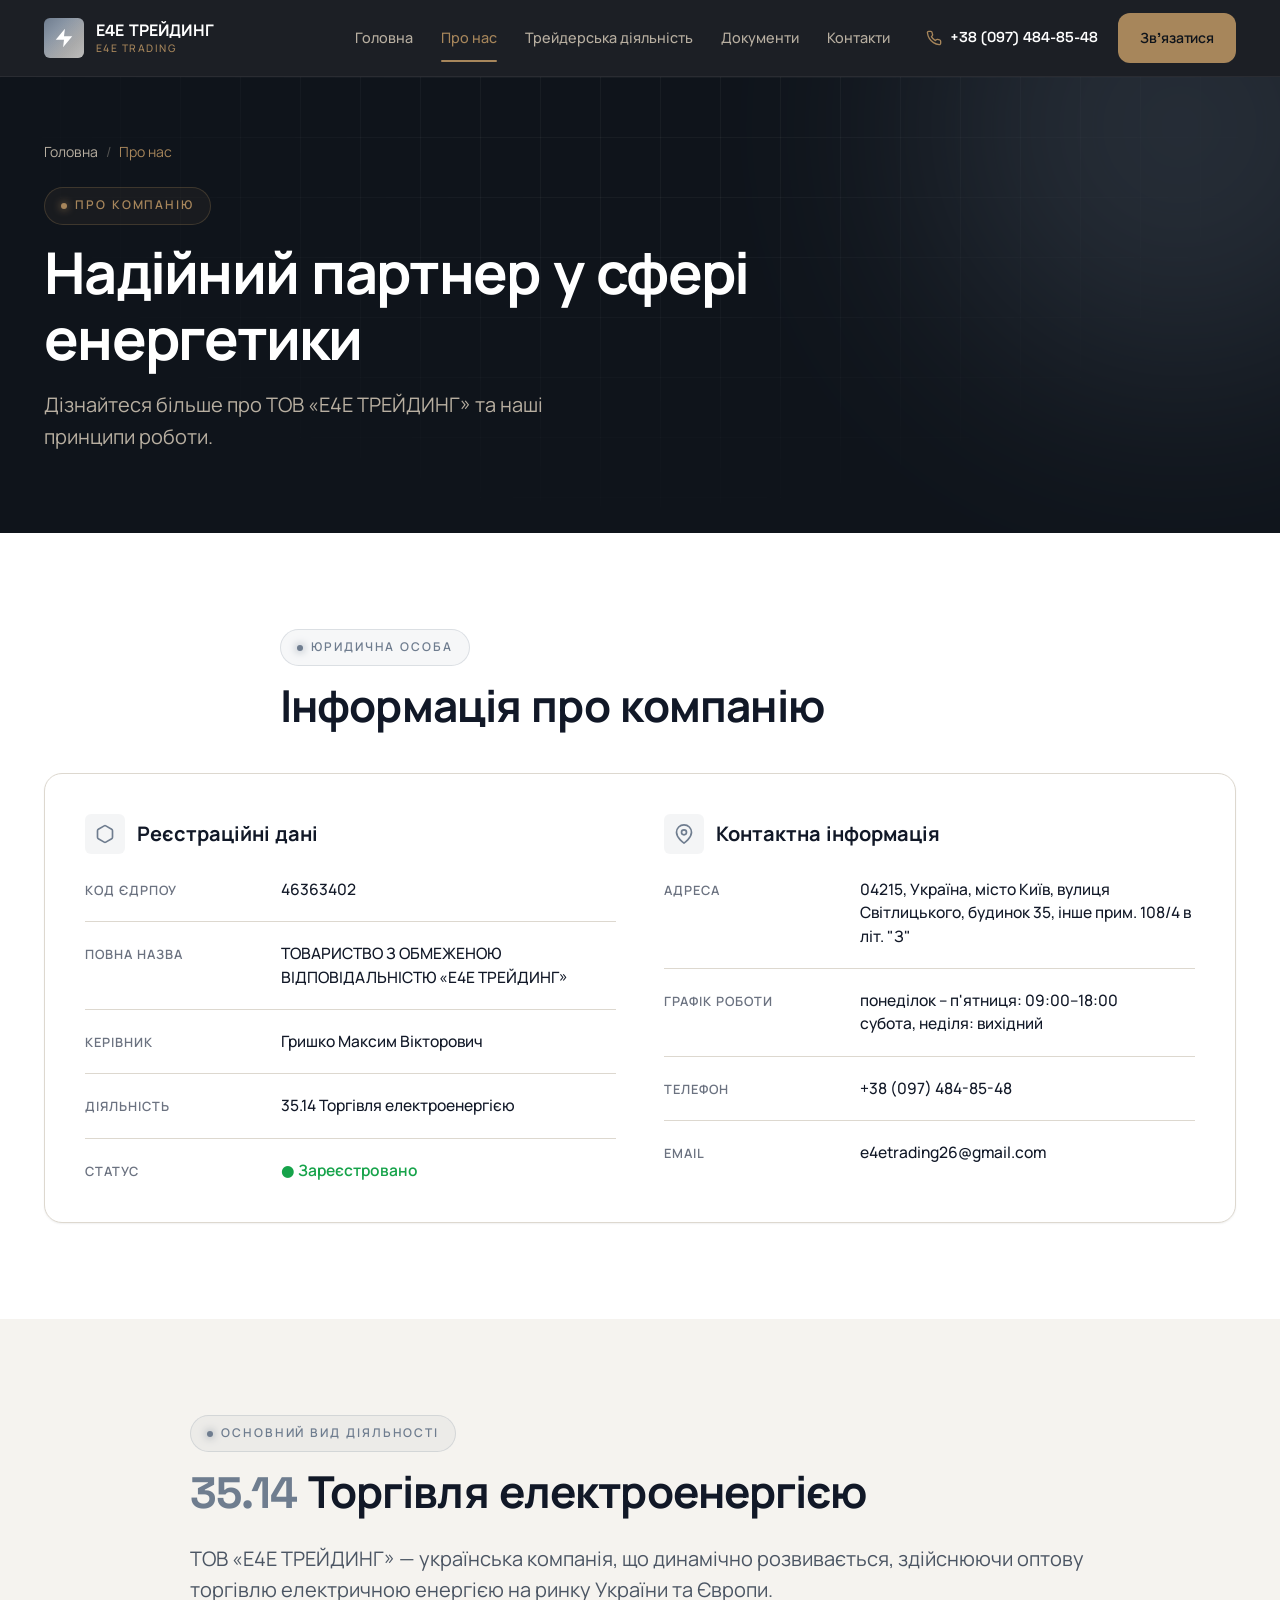
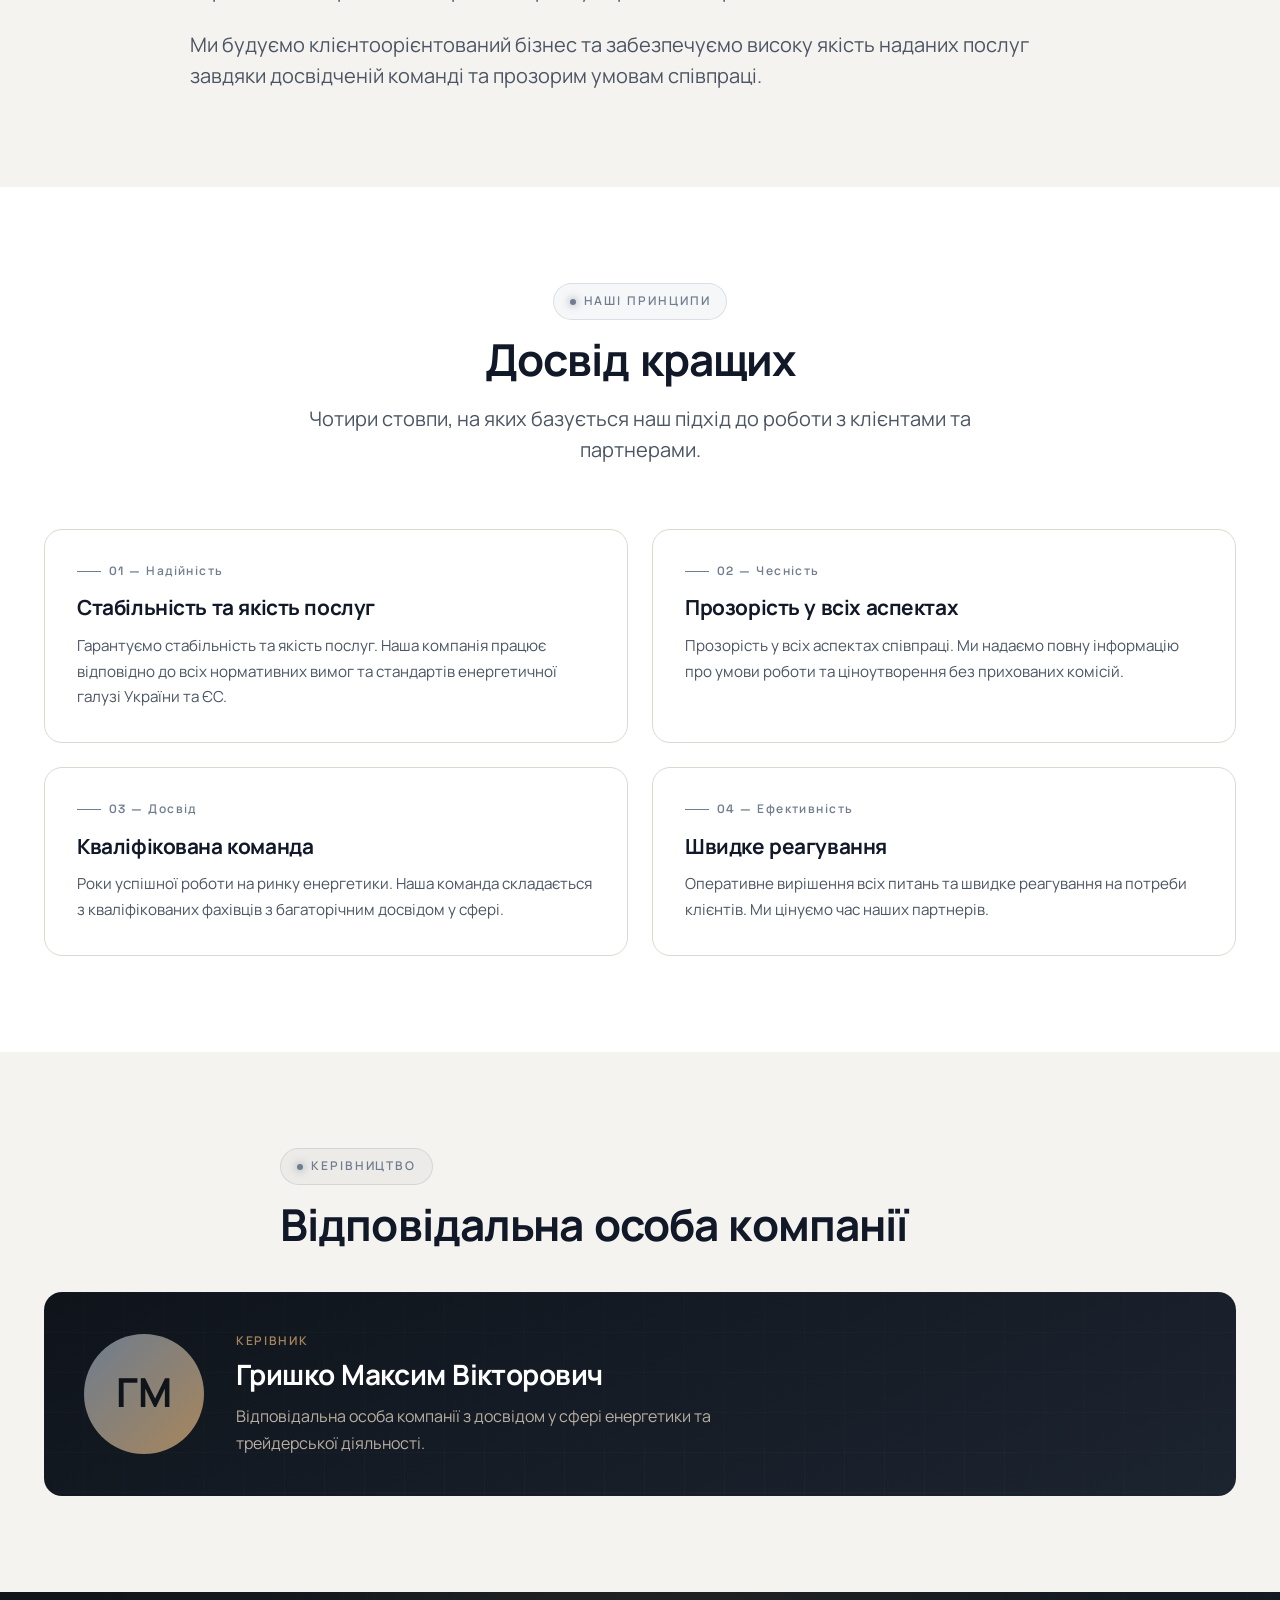
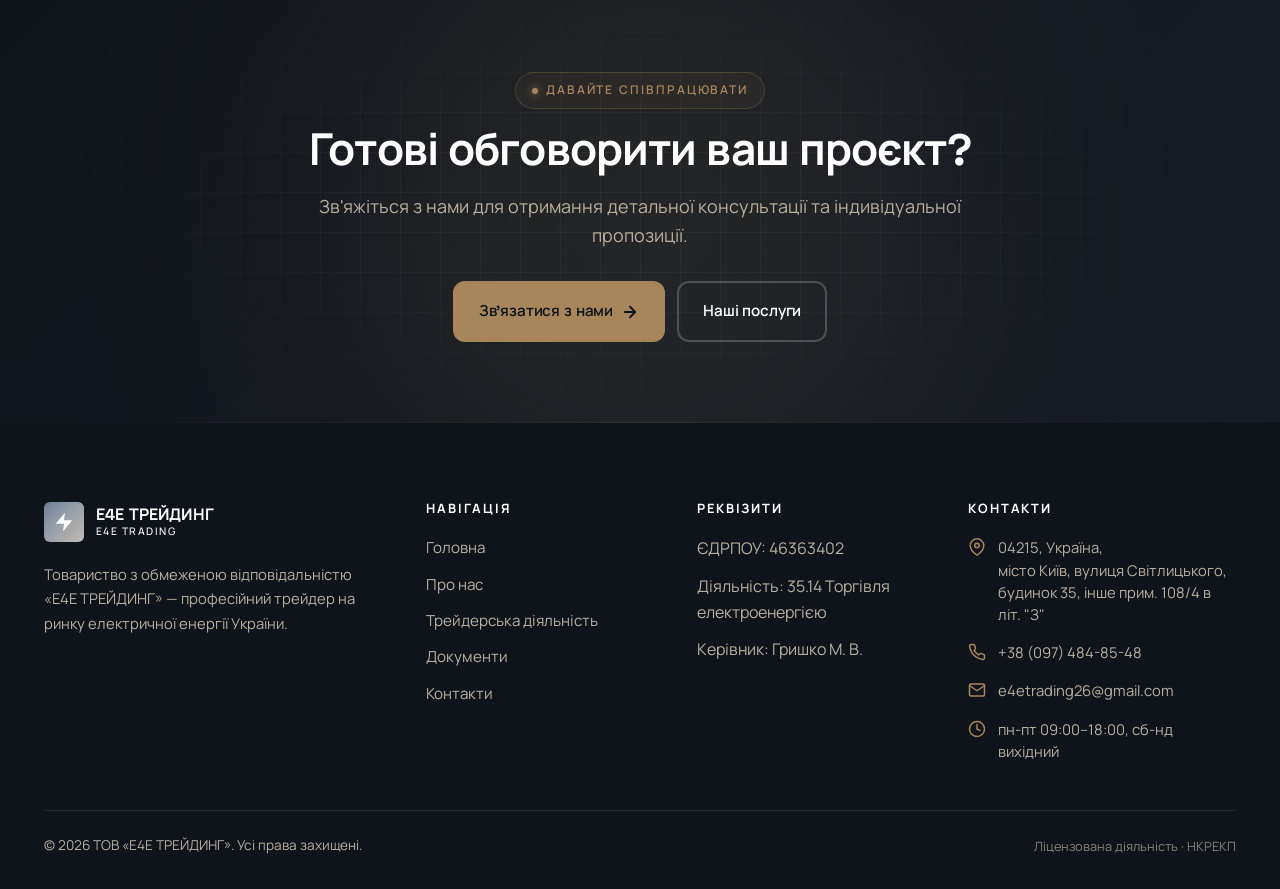
==== about.html @ 25f4fb0b "first commit" ====
﻿<!DOCTYPE html>
<html lang="uk">
<head>
    <meta charset="UTF-8">
    <meta name="viewport" content="width=device-width, initial-scale=1.0">
    <title>Про нас — ТОВ «Е4Е ТРЕЙДИНГ»</title>
    <meta name="description" content="Дізнайтеся більше про ТОВ «Е4Е ТРЕЙДИНГ» — компанію, що здійснює оптову торгівлю електричною енергією на ринку України та Європи.">
    <link rel="stylesheet" href="css/style.css">
    <link rel="icon" type="image/svg+xml" href='data:image/svg+xml,<svg xmlns="http://www.w3.org/2000/svg" viewBox="0 0 24 24" fill="%23a7865b"><path d="M13 2L3 14h9l-1 8 10-12h-9l1-8z"/></svg>'>
</head>
<body>

    <!-- ========== HEADER ========== -->
    <header class="header">
        <div class="container">
            <div class="header__inner">
                <a href="index.html" class="logo">
                    <span class="logo__mark">
                        <svg viewBox="0 0 24 24" fill="currentColor" aria-hidden="true">
                            <path d="M13 2L3 14h9l-1 8 10-12h-9l1-8z"/>
                        </svg>
                    </span>
                    <span class="logo__text">
                        <span class="logo__name">Е4Е ТРЕЙДИНГ</span>
                        <span class="logo__tagline">E4E TRADING</span>
                    </span>
                </a>

                <button class="nav-toggle" aria-label="Відкрити меню" aria-expanded="false">
                    <span></span><span></span><span></span>
                </button>

                <div class="header__nav-wrapper">
                    <nav class="nav" aria-label="Головне меню">
                        <a href="index.html" class="nav__link">Головна</a>
                        <a href="about.html" class="nav__link is-active">Про нас</a>
                        <a href="services.html" class="nav__link">Трейдерська діяльність</a>
                        <a href="documents.html" class="nav__link">Документи</a>
                        <a href="contact.html" class="nav__link">Контакти</a>
                    </nav>
                    <div class="header__cta">
                        <a href="tel:+380974848548" class="header__phone">
                            <svg viewBox="0 0 24 24" fill="none" stroke="currentColor" stroke-width="2" stroke-linecap="round" stroke-linejoin="round" aria-hidden="true">
                                <path d="M22 16.92v3a2 2 0 0 1-2.18 2 19.79 19.79 0 0 1-8.63-3.07 19.5 19.5 0 0 1-6-6 19.79 19.79 0 0 1-3.07-8.67A2 2 0 0 1 4.11 2h3a2 2 0 0 1 2 1.72 12.84 12.84 0 0 0 .7 2.81 2 2 0 0 1-.45 2.11L8.09 9.91a16 16 0 0 0 6 6l1.27-1.27a2 2 0 0 1 2.11-.45 12.84 12.84 0 0 0 2.81.7A2 2 0 0 1 22 16.92z"/>
                            </svg>
                            +38 (097) 484-85-48
                        </a>
                        <a href="contact.html" class="btn btn--accent">Зв'язатися</a>
                    </div>
                </div>
            </div>
        </div>
    </header>

    <main>

        <!-- ========== PAGE HEADER ========== -->
        <section class="page-header">
            <div class="page-header__grid-bg"></div>
            <div class="page-header__glow"></div>
            <div class="container">
                <div class="page-header__inner">
                    <nav class="breadcrumbs" aria-label="Хлібні крихти">
                        <a href="index.html">Головна</a>
                        <span class="breadcrumbs__sep">/</span>
                        <span class="breadcrumbs__current">Про нас</span>
                    </nav>
                    <span class="eyebrow eyebrow--inverse">Про компанію</span>
                    <h1 class="page-header__title">Надійний партнер у сфері енергетики</h1>
                    <p class="page-header__subtitle">Дізнайтеся більше про ТОВ «Е4Е ТРЕЙДИНГ» та наші принципи роботи.</p>
                </div>
            </div>
        </section>

        <!-- ========== COMPANY INFO ========== -->
        <section class="section">
            <div class="container">
                <div class="section-head fade-up" style="text-align:left;margin-bottom:var(--space-10)">
                    <span class="eyebrow">Юридична особа</span>
                    <h2 class="section-head__title" style="margin:var(--space-4) 0">Інформація про компанію</h2>
                </div>

                <div class="info-panel fade-up">
                    <div>
                        <div class="info-panel__heading">
                            <span class="info-panel__heading-icon">
                                <svg width="20" height="20" viewBox="0 0 24 24" fill="none" stroke="currentColor" stroke-width="2" stroke-linecap="round" stroke-linejoin="round" aria-hidden="true">
                                    <path d="M21 16V8a2 2 0 0 0-1-1.73l-7-4a2 2 0 0 0-2 0l-7 4A2 2 0 0 0 3 8v8a2 2 0 0 0 1 1.73l7 4a2 2 0 0 0 2 0l7-4A2 2 0 0 0 21 16z"/>
                                </svg>
                            </span>
                            Реєстраційні дані
                        </div>
                        <ul class="info-list">
                            <li class="info-list__item">
                                <span class="info-list__label">Код ЄДРПОУ</span>
                                <span class="info-list__value">46363402</span>
                            </li>
                            <li class="info-list__item">
                                <span class="info-list__label">Повна назва</span>
                                <span class="info-list__value">ТОВАРИСТВО З ОБМЕЖЕНОЮ ВІДПОВІДАЛЬНІСТЮ «Е4Е ТРЕЙДИНГ»</span>
                            </li>
                            <li class="info-list__item">
                                <span class="info-list__label">Керівник</span>
                                <span class="info-list__value">Гришко Максим Вікторович</span>
                            </li>
                            <li class="info-list__item">
                                <span class="info-list__label">Діяльність</span>
                                <span class="info-list__value">35.14 Торгівля електроенергією</span>
                            </li>
                            <li class="info-list__item">
                                <span class="info-list__label">Статус</span>
                                <span class="info-list__value" style="color:var(--color-success);font-weight:600">● Зареєстровано</span>
                            </li>
                        </ul>
                    </div>

                    <div>
                        <div class="info-panel__heading">
                            <span class="info-panel__heading-icon">
                                <svg width="20" height="20" viewBox="0 0 24 24" fill="none" stroke="currentColor" stroke-width="2" stroke-linecap="round" stroke-linejoin="round" aria-hidden="true">
                                    <path d="M21 10c0 7-9 13-9 13s-9-6-9-13a9 9 0 0 1 18 0z"/>
                                    <circle cx="12" cy="10" r="3"/>
                                </svg>
                            </span>
                            Контактна інформація
                        </div>
                        <ul class="info-list">
                            <li class="info-list__item">
                                <span class="info-list__label">Адреса</span>
                                <span class="info-list__value">04215, Україна, місто Київ, вулиця Світлицького, будинок 35, інше прим. 108/4 в літ. "З"</span>
                            </li>
                            <li class="info-list__item">
                                <span class="info-list__label">Графік роботи</span>
                                <span class="info-list__value">понеділок – п'ятниця: 09:00–18:00<br>субота, неділя: вихідний</span>
                            </li>
                            <li class="info-list__item">
                                <span class="info-list__label">Телефон</span>
                                <span class="info-list__value"><a href="tel:+380974848548">+38 (097) 484-85-48</a></span>
                            </li>
                            <li class="info-list__item">
                                <span class="info-list__label">Email</span>
                                <span class="info-list__value"><a href="mailto:e4etrading26@gmail.com">e4etrading26@gmail.com</a></span>
                            </li>
                        </ul>
                    </div>
                </div>
            </div>
        </section>

        <!-- ========== MAIN ACTIVITY ========== -->
        <section class="section section--alt">
            <div class="container">
                <div style="max-width:900px;margin:0 auto" class="fade-up">
                    <span class="eyebrow">Основний вид діяльності</span>
                    <h2 style="margin:var(--space-4) 0 var(--space-6)">
                        <span style="font-family:var(--font-display);color:var(--color-primary)">35.14</span> Торгівля електроенергією
                    </h2>
                    <p class="lead" style="margin-bottom:var(--space-6)">
                        ТОВ «Е4Е ТРЕЙДИНГ» — українська компанія, що динамічно розвивається, здійснюючи оптову торгівлю електричною енергією на ринку України та Європи.
                    </p>
                    <p class="lead">
                        Ми будуємо клієнтоорієнтований бізнес та забезпечуємо високу якість наданих послуг завдяки досвідченій команді та прозорим умовам співпраці.
                    </p>
                </div>
            </div>
        </section>

        <!-- ========== PRINCIPLES ========== -->
        <section class="section">
            <div class="container">
                <div class="section-head fade-up">
                    <span class="eyebrow">Наші принципи</span>
                    <h2 class="section-head__title">Досвід кращих</h2>
                    <p class="lead">Чотири стовпи, на яких базується наш підхід до роботи з клієнтами та партнерами.</p>
                </div>

                <div class="principles">
                    <article class="principle-card fade-up">
                        <div class="principle-card__num">01 — Надійність</div>
                        <h3 class="principle-card__title">Стабільність та якість послуг</h3>
                        <p class="principle-card__text">Гарантуємо стабільність та якість послуг. Наша компанія працює відповідно до всіх нормативних вимог та стандартів енергетичної галузі України та ЄС.</p>
                    </article>

                    <article class="principle-card fade-up">
                        <div class="principle-card__num">02 — Чесність</div>
                        <h3 class="principle-card__title">Прозорість у всіх аспектах</h3>
                        <p class="principle-card__text">Прозорість у всіх аспектах співпраці. Ми надаємо повну інформацію про умови роботи та ціноутворення без прихованих комісій.</p>
                    </article>

                    <article class="principle-card fade-up">
                        <div class="principle-card__num">03 — Досвід</div>
                        <h3 class="principle-card__title">Кваліфікована команда</h3>
                        <p class="principle-card__text">Роки успішної роботи на ринку енергетики. Наша команда складається з кваліфікованих фахівців з багаторічним досвідом у сфері.</p>
                    </article>

                    <article class="principle-card fade-up">
                        <div class="principle-card__num">04 — Ефективність</div>
                        <h3 class="principle-card__title">Швидке реагування</h3>
                        <p class="principle-card__text">Оперативне вирішення всіх питань та швидке реагування на потреби клієнтів. Ми цінуємо час наших партнерів.</p>
                    </article>
                </div>
            </div>
        </section>

        <!-- ========== LEADERSHIP ========== -->
        <section class="section section--alt">
            <div class="container">
                <div class="section-head fade-up" style="text-align:left;margin-bottom:var(--space-10)">
                    <span class="eyebrow">Керівництво</span>
                    <h2 class="section-head__title" style="margin:var(--space-4) 0">Відповідальна особа компанії</h2>
                </div>

                <div class="leader-card fade-up">
                    <div class="leader-card__avatar">ГМ</div>
                    <div class="leader-card__content">
                        <div class="leader-card__role">Керівник</div>
                        <h3 class="leader-card__name">Гришко Максим Вікторович</h3>
                        <p class="leader-card__desc">Відповідальна особа компанії з досвідом у сфері енергетики та трейдерської діяльності.</p>
                    </div>
                </div>
            </div>
        </section>

        <!-- ========== CTA ========== -->
        <section class="cta">
            <div class="cta__glow"></div>
            <div class="container">
                <div class="cta__inner fade-up">
                    <span class="eyebrow eyebrow--inverse">Давайте співпрацювати</span>
                    <h2 class="cta__title">Готові обговорити ваш проєкт?</h2>
                    <p class="cta__text">Зв'яжіться з нами для отримання детальної консультації та індивідуальної пропозиції.</p>
                    <div class="cta__buttons">
                        <a href="contact.html" class="btn btn--accent">
                            Зв'язатися з нами
                            <svg width="18" height="18" viewBox="0 0 24 24" fill="none" stroke="currentColor" stroke-width="2.5" stroke-linecap="round" stroke-linejoin="round" aria-hidden="true">
                                <path d="M5 12h14M12 5l7 7-7 7"/>
                            </svg>
                        </a>
                        <a href="services.html" class="btn btn--outline-light">Наші послуги</a>
                    </div>
                </div>
            </div>
        </section>

    </main>

    <!-- ========== FOOTER ========== -->
    <footer class="footer">
        <div class="container">
            <div class="footer__main">
                <div class="footer__brand">
                    <a href="index.html" class="logo">
                        <span class="logo__mark">
                            <svg viewBox="0 0 24 24" fill="currentColor" aria-hidden="true">
                                <path d="M13 2L3 14h9l-1 8 10-12h-9l1-8z"/>
                            </svg>
                        </span>
                        <span class="logo__text">
                            <span class="logo__name">Е4Е ТРЕЙДИНГ</span>
                            <span class="logo__tagline">E4E TRADING</span>
                        </span>
                    </a>
                    <p class="footer__desc">Товариство з обмеженою відповідальністю «Е4Е ТРЕЙДИНГ» — професійний трейдер на ринку електричної енергії України.</p>
                </div>

                <div class="footer__col">
                    <h4 class="footer__col-title">Навігація</h4>
                    <div class="footer__links">
                        <a href="index.html">Головна</a>
                        <a href="about.html">Про нас</a>
                        <a href="services.html">Трейдерська діяльність</a>
                        <a href="documents.html">Документи</a>
                        <a href="contact.html">Контакти</a>
                    </div>
                </div>

                <div class="footer__col">
                    <h4 class="footer__col-title">Реквізити</h4>
                    <div class="footer__links">
                        <span>ЄДРПОУ: 46363402</span>
                        <span>Діяльність: 35.14 Торгівля електроенергією</span>
                        <span>Керівник: Гришко М. В.</span>
                    </div>
                </div>

                <div class="footer__col">
                    <h4 class="footer__col-title">Контакти</h4>
                    <div class="footer__contacts">
                        <div class="footer__contact-item">
                            <svg viewBox="0 0 24 24" fill="none" stroke="currentColor" stroke-width="2" stroke-linecap="round" stroke-linejoin="round" aria-hidden="true">
                                <path d="M21 10c0 7-9 13-9 13s-9-6-9-13a9 9 0 0 1 18 0z"/>
                                <circle cx="12" cy="10" r="3"/>
                            </svg>
                            <span>04215, Україна,<br>місто Київ, вулиця Світлицького,<br>будинок 35, інше прим. 108/4 в літ. "З"</span>
                        </div>
                        <div class="footer__contact-item">
                            <svg viewBox="0 0 24 24" fill="none" stroke="currentColor" stroke-width="2" stroke-linecap="round" stroke-linejoin="round" aria-hidden="true">
                                <path d="M22 16.92v3a2 2 0 0 1-2.18 2 19.79 19.79 0 0 1-8.63-3.07 19.5 19.5 0 0 1-6-6 19.79 19.79 0 0 1-3.07-8.67A2 2 0 0 1 4.11 2h3a2 2 0 0 1 2 1.72 12.84 12.84 0 0 0 .7 2.81 2 2 0 0 1-.45 2.11L8.09 9.91a16 16 0 0 0 6 6l1.27-1.27a2 2 0 0 1 2.11-.45 12.84 12.84 0 0 0 2.81.7A2 2 0 0 1 22 16.92z"/>
                            </svg>
                            <a href="tel:+380974848548">+38 (097) 484-85-48</a>
                        </div>
                        <div class="footer__contact-item">
                            <svg viewBox="0 0 24 24" fill="none" stroke="currentColor" stroke-width="2" stroke-linecap="round" stroke-linejoin="round" aria-hidden="true">
                                <path d="M4 4h16c1.1 0 2 .9 2 2v12c0 1.1-.9 2-2 2H4c-1.1 0-2-.9-2-2V6c0-1.1.9-2 2-2z"/>
                                <polyline points="22,6 12,13 2,6"/>
                            </svg>
                            <a href="mailto:e4etrading26@gmail.com">e4etrading26@gmail.com</a>
                        </div>
                        <div class="footer__contact-item">
                            <svg viewBox="0 0 24 24" fill="none" stroke="currentColor" stroke-width="2" stroke-linecap="round" stroke-linejoin="round" aria-hidden="true">
                                <circle cx="12" cy="12" r="10"/>
                                <polyline points="12 6 12 12 16 14"/>
                            </svg>
                            <span>пн-пт 09:00–18:00, сб-нд вихідний</span>
                        </div>
                    </div>
                </div>
            </div>

            <div class="footer__bottom">
                <span>© 2026 ТОВ «Е4Е ТРЕЙДИНГ». Усі права захищені.</span>
                <span class="footer__legal">Ліцензована діяльність · НКРЕКП</span>
            </div>
        </div>
    </footer>

    <script src="js/main.js"></script>
</body>
</html>
---- css/style.css ----
﻿/* ============================================
   Е4Е ТРЕЙДИНГ — Design System
   ============================================ */

/* Fonts */
@import url('https://fonts.googleapis.com/css2?family=Manrope:wght@400;500;600;700;800&family=Space+Grotesk:wght@500;600;700&display=swap');

/* ============================================
   Design Tokens
   ============================================ */
:root {
    /* Brand Colors */
    --color-bg: #0f141b;
    --color-bg-alt: #151b24;
    --color-bg-elev: #1c2430;
    --color-surface: #ffffff;
    --color-surface-alt: #f5f3ef;
    --color-surface-soft: #ece7dd;

    --color-primary: #6f7d8f;           /* muted steel */
    --color-primary-dark: #566274;
    --color-primary-light: #c4ccd6;

    --color-accent: #a7865b;            /* soft bronze */
    --color-accent-dark: #80613d;
    --color-accent-light: #c9ad7b;

    --color-text: #111827;
    --color-text-muted: #4b5563;
    --color-text-soft: #6b7280;
    --color-text-inverse: #ffffff;
    --color-text-inverse-muted: #b8afa1;

    --color-border: #ddd8cf;
    --color-border-dark: #344052;

    --color-success: #16a34a;
    --color-error: #b91c1c;

    /* Typography */
    --font-display: 'Space Grotesk', 'Manrope', system-ui, sans-serif;
    --font-body: 'Manrope', system-ui, -apple-system, sans-serif;

    /* Spacing */
    --space-1: 0.25rem;
    --space-2: 0.5rem;
    --space-3: 0.75rem;
    --space-4: 1rem;
    --space-5: 1.25rem;
    --space-6: 1.5rem;
    --space-8: 2rem;
    --space-10: 2.5rem;
    --space-12: 3rem;
    --space-16: 4rem;
    --space-20: 5rem;
    --space-24: 6rem;

    /* Radius */
    --radius-sm: 6px;
    --radius-md: 12px;
    --radius-lg: 18px;
    --radius-xl: 28px;

    /* Shadows */
    --shadow-sm: 0 1px 2px rgba(9, 13, 19, 0.06);
    --shadow-md: 0 4px 12px rgba(9, 13, 19, 0.08);
    --shadow-lg: 0 16px 40px rgba(9, 13, 19, 0.12);
    --shadow-glow: 0 0 40px rgba(167, 134, 91, 0.22);

    /* Transitions */
    --t-fast: 180ms cubic-bezier(0.4, 0, 0.2, 1);
    --t-base: 280ms cubic-bezier(0.4, 0, 0.2, 1);
    --t-slow: 520ms cubic-bezier(0.4, 0, 0.2, 1);

    /* Container */
    --container-max: 1240px;
}

/* ============================================
   Reset & Base
   ============================================ */
*, *::before, *::after {
    box-sizing: border-box;
    margin: 0;
    padding: 0;
}

html {
    scroll-behavior: smooth;
    -webkit-text-size-adjust: 100%;
}

body {
    font-family: var(--font-body);
    font-size: 16px;
    line-height: 1.6;
    color: var(--color-text);
    background-color: var(--color-surface);
    -webkit-font-smoothing: antialiased;
    -moz-osx-font-smoothing: grayscale;
    overflow-x: hidden;
}

img, svg {
    max-width: 100%;
    display: block;
}

a {
    color: inherit;
    text-decoration: none;
    transition: color var(--t-fast);
}

button {
    font-family: inherit;
    cursor: pointer;
    border: none;
    background: none;
}

ul, ol {
    list-style: none;
}

h1, h2, h3, h4, h5, h6 {
    font-family: var(--font-display);
    font-weight: 700;
    line-height: 1.15;
    letter-spacing: -0.02em;
    color: var(--color-text);
}

/* ============================================
   Layout
   ============================================ */
.container {
    width: 100%;
    max-width: var(--container-max);
    margin: 0 auto;
    padding: 0 var(--space-6);
}

.section {
    padding: var(--space-24) 0;
    position: relative;
}

.section--tight {
    padding: var(--space-16) 0;
}

.section--dark {
    background-color: var(--color-bg);
    color: var(--color-text-inverse);
}

.section--dark h1,
.section--dark h2,
.section--dark h3,
.section--dark h4 {
    color: var(--color-text-inverse);
}

.section--alt {
    background-color: var(--color-surface-alt);
}

/* ============================================
   Typography Utilities
   ============================================ */
.eyebrow {
    display: inline-flex;
    align-items: center;
    gap: var(--space-2);
    font-family: var(--font-display);
    font-size: 0.75rem;
    font-weight: 600;
    letter-spacing: 0.16em;
    text-transform: uppercase;
    color: var(--color-primary);
    padding: var(--space-2) var(--space-4);
    border: 1px solid rgba(111, 125, 143, 0.2);
    border-radius: 999px;
    background-color: rgba(111, 125, 143, 0.06);
}

.eyebrow--inverse {
    color: var(--color-accent);
    border-color: rgba(167, 134, 91, 0.26);
    background-color: rgba(167, 134, 91, 0.07);
}

.eyebrow::before {
    content: '';
    width: 6px;
    height: 6px;
    border-radius: 50%;
    background: currentColor;
    box-shadow: 0 0 8px currentColor;
}

h1, .h1 {
    font-size: clamp(2.2rem, 5.5vw, 4.2rem);
}

h2, .h2 {
    font-size: clamp(1.8rem, 3.5vw, 2.75rem);
}

h3, .h3 {
    font-size: clamp(1.2rem, 2vw, 1.5rem);
}

.lead {
    font-size: clamp(1.05rem, 1.6vw, 1.25rem);
    line-height: 1.55;
    color: var(--color-text-muted);
}

.section--dark .lead {
    color: var(--color-text-inverse-muted);
}

.text-muted { color: var(--color-text-muted); }
.text-accent { color: var(--color-accent); }
.text-primary { color: var(--color-primary); }

/* ============================================
   Buttons
   ============================================ */
.btn {
    display: inline-flex;
    align-items: center;
    justify-content: center;
    gap: var(--space-2);
    padding: var(--space-4) var(--space-6);
    font-family: var(--font-display);
    font-size: 0.95rem;
    font-weight: 600;
    letter-spacing: -0.01em;
    border-radius: var(--radius-md);
    transition: all var(--t-base);
    cursor: pointer;
    white-space: nowrap;
    border: 2px solid transparent;
    position: relative;
    overflow: hidden;
}

.btn--primary {
    background-color: var(--color-primary);
    color: var(--color-text-inverse);
}

.btn--primary:hover {
    background-color: var(--color-primary-dark);
    transform: translateY(-2px);
    box-shadow: var(--shadow-glow);
}

.btn--accent {
    background-color: var(--color-accent);
    color: var(--color-bg);
}

.btn--accent:hover {
    background-color: var(--color-accent-light);
    transform: translateY(-2px);
    box-shadow: 0 0 30px rgba(167, 134, 91, 0.28);
}

.btn--outline {
    background-color: transparent;
    border-color: var(--color-border);
    color: var(--color-text);
}

.btn--outline:hover {
    border-color: var(--color-primary);
    color: var(--color-primary);
}

.btn--outline-light {
    background-color: transparent;
    border-color: rgba(255, 255, 255, 0.2);
    color: var(--color-text-inverse);
}

.btn--outline-light:hover {
    border-color: var(--color-accent);
    color: var(--color-accent);
}

.btn--ghost {
    background: transparent;
    color: var(--color-primary);
    padding-left: 0;
    padding-right: 0;
}

.btn--ghost:hover .btn__arrow {
    transform: translateX(4px);
}

.btn__arrow {
    display: inline-block;
    transition: transform var(--t-base);
}

/* ============================================
   Header
   ============================================ */
.header {
    position: sticky;
    top: 0;
    z-index: 300;
    background-color: rgba(9, 13, 19, 0.92);
    backdrop-filter: blur(16px);
    -webkit-backdrop-filter: blur(16px);
    border-bottom: 1px solid rgba(255, 255, 255, 0.06);
    transition: background-color var(--t-base);
}

.header__inner {
    display: flex;
    align-items: center;
    justify-content: space-between;
    gap: var(--space-6);
    height: 76px;
}

/* Logo */
.logo {
    display: flex;
    align-items: center;
    gap: var(--space-3);
    text-decoration: none;
    flex-shrink: 0;
}

.logo__mark {
    width: 40px;
    height: 40px;
    display: grid;
    place-items: center;
    background: linear-gradient(135deg, var(--color-primary), var(--color-primary-light));
    border-radius: var(--radius-sm);
    position: relative;
    overflow: hidden;
    flex-shrink: 0;
}

.logo__mark::after {
    content: '';
    position: absolute;
    inset: 0;
    background: linear-gradient(135deg, transparent 30%, rgba(167, 134, 91, 0.22) 70%);
}

.logo__mark svg {
    position: relative;
    z-index: 1;
    width: 22px;
    height: 22px;
    color: white;
}

.logo__text {
    display: flex;
    flex-direction: column;
    line-height: 1.1;
}

.logo__name {
    font-family: var(--font-display);
    font-weight: 700;
    font-size: 1rem;
    letter-spacing: 0.01em;
    color: var(--color-text-inverse);
    white-space: nowrap;
}

.logo__tagline {
    font-size: 0.65rem;
    font-weight: 500;
    letter-spacing: 0.14em;
    text-transform: uppercase;
    color: var(--color-accent);
    margin-top: 3px;
    white-space: nowrap;
}

/* Nav wrapper — центральная часть шапки */
.header__nav-wrapper {
    display: flex;
    align-items: center;
    justify-content: flex-end;
    gap: var(--space-6);
    flex: 1;
    min-width: 0;
}

/* Navigation */
.nav {
    display: flex;
    align-items: center;
    gap: var(--space-1);
}

.nav__link {
    position: relative;
    padding: var(--space-2) var(--space-3);
    font-size: 0.9rem;
    font-weight: 500;
    color: var(--color-text-inverse-muted);
    border-radius: var(--radius-sm);
    transition: color var(--t-fast);
    white-space: nowrap;
}

.nav__link:hover {
    color: var(--color-text-inverse);
}

.nav__link.is-active {
    color: var(--color-accent);
}

.nav__link.is-active::after {
    content: '';
    position: absolute;
    left: var(--space-3);
    right: var(--space-3);
    bottom: -4px;
    height: 2px;
    background: var(--color-accent);
    border-radius: 2px;
}

/* CTA block (phone + button) */
.header__cta {
    display: flex;
    align-items: center;
    gap: var(--space-5);
    flex-shrink: 0;
}

.header__phone {
    display: flex;
    align-items: center;
    gap: var(--space-2);
    font-family: var(--font-display);
    font-weight: 600;
    font-size: 0.9rem;
    color: var(--color-text-inverse);
    white-space: nowrap;
}

.header__phone svg {
    width: 16px;
    height: 16px;
    color: var(--color-accent);
    flex-shrink: 0;
}

.header__cta .btn {
    padding: var(--space-3) var(--space-5);
    font-size: 0.875rem;
}

/* Mobile nav toggle */
.nav-toggle {
    display: none;
    width: 44px;
    height: 44px;
    padding: 0;
    background: transparent;
    position: relative;
    cursor: pointer;
    z-index: 210;
    -webkit-tap-highlight-color: transparent;
    touch-action: manipulation;
}

.nav-toggle span {
    position: absolute;
    left: 10px;
    right: 10px;
    height: 2px;
    background: var(--color-text-inverse);
    border-radius: 2px;
    transition: transform 0.3s ease, opacity 0.3s ease;
    pointer-events: none;
}
.nav-toggle span:nth-child(1) { top: 14px; }
.nav-toggle span:nth-child(2) { top: 21px; }
.nav-toggle span:nth-child(3) { top: 28px; }

.nav-toggle.is-open span:nth-child(1) { transform: translateY(7px) rotate(45deg); }
.nav-toggle.is-open span:nth-child(2) { opacity: 0; transform: scaleX(0); }
.nav-toggle.is-open span:nth-child(3) { transform: translateY(-7px) rotate(-45deg); }

/* Body scroll lock when menu is open */
body.menu-open {
    overflow: hidden;
    position: fixed;
    width: 100%;
}

/* Mobile overlay */
.nav-overlay {
    display: none;
    position: fixed;
    inset: 0;
    z-index: 99;
    background: rgba(0, 0, 0, 0.5);
    opacity: 0;
    transition: opacity 0.3s ease;
    -webkit-tap-highlight-color: transparent;
}

.nav-overlay.is-visible {
    opacity: 1;
}

/* ============================================
   Hero Section
   ============================================ */
.hero {
    position: relative;
    min-height: calc(100vh - 80px);
    display: flex;
    align-items: center;
    overflow: hidden;
    background-color: var(--color-bg);
    color: var(--color-text-inverse);
    padding: var(--space-20) 0;
}

.hero__grid-bg {
    position: absolute;
    inset: 0;
    background-image:
        linear-gradient(rgba(255, 255, 255, 0.04) 1px, transparent 1px),
        linear-gradient(90deg, rgba(255, 255, 255, 0.04) 1px, transparent 1px);
    background-size: 60px 60px;
    mask-image: radial-gradient(ellipse at center, black 30%, transparent 85%);
    -webkit-mask-image: radial-gradient(ellipse at center, black 30%, transparent 85%);
}

.hero__gradient {
    position: absolute;
    width: 800px;
    height: 800px;
    border-radius: 50%;
    filter: blur(120px);
    opacity: 0.35;
    pointer-events: none;
}

.hero__gradient--1 {
    background: var(--color-primary);
    top: -300px;
    right: -200px;
    animation: float 14s ease-in-out infinite;
}

.hero__gradient--2 {
    background: var(--color-accent);
    bottom: -400px;
    left: -200px;
    opacity: 0.15;
    animation: float 18s ease-in-out infinite reverse;
}

@keyframes float {
    0%, 100% { transform: translate(0, 0) scale(1); }
    50% { transform: translate(40px, -40px) scale(1.05); }
}

.hero__inner {
    position: relative;
    display: grid;
    grid-template-columns: 1.4fr 1fr;
    gap: var(--space-16);
    align-items: center;
}

.hero__content {
    max-width: 640px;
}

.hero__title {
    font-size: clamp(2.5rem, 6vw, 4.5rem);
    line-height: 1.05;
    color: var(--color-text-inverse);
    margin: var(--space-6) 0;
    letter-spacing: -0.03em;
}

.hero__title-accent {
    position: relative;
    display: inline-block;
    background: linear-gradient(90deg, var(--color-accent), var(--color-accent-light));
    -webkit-background-clip: text;
    background-clip: text;
    color: transparent;
}

.hero__subtitle {
    font-size: clamp(1.125rem, 1.8vw, 1.375rem);
    color: var(--color-text-inverse-muted);
    max-width: 520px;
    margin-bottom: var(--space-8);
    line-height: 1.6;
}

.hero__cta {
    display: flex;
    flex-wrap: wrap;
    gap: var(--space-3);
    margin-bottom: var(--space-12);
}

.hero__meta {
    display: flex;
    gap: var(--space-8);
    padding-top: var(--space-8);
    border-top: 1px solid rgba(255, 255, 255, 0.08);
}

.hero__meta-item {
    display: flex;
    flex-direction: column;
}

.hero__meta-label {
    font-size: 0.75rem;
    font-weight: 600;
    letter-spacing: 0.12em;
    text-transform: uppercase;
    color: var(--color-text-inverse-muted);
    margin-bottom: var(--space-2);
}

.hero__meta-value {
    font-family: var(--font-display);
    font-weight: 700;
    font-size: 1.5rem;
    color: var(--color-accent);
}

/* Hero visual — animated energy card */
.hero__visual {
    position: relative;
    max-width: 480px;
    margin-left: auto;
    width: 100%;
}

.energy-card {
    position: relative;
    width: 100%;
    min-height: 440px;
    background: linear-gradient(155deg, var(--color-bg-elev) 0%, var(--color-bg-alt) 100%);
    border: 1px solid rgba(255, 255, 255, 0.08);
    border-radius: var(--radius-xl);
    padding: var(--space-8);
    overflow: hidden;
    box-shadow: var(--shadow-lg);
    display: flex;
    flex-direction: column;
}

.energy-card::before {
    content: '';
    position: absolute;
    inset: -1px;
    border-radius: inherit;
    padding: 1px;
    background: linear-gradient(135deg, rgba(167, 134, 91, 0.38), transparent 50%, rgba(111, 125, 143, 0.4));
    -webkit-mask: linear-gradient(#fff 0 0) content-box, linear-gradient(#fff 0 0);
    -webkit-mask-composite: xor;
    mask-composite: exclude;
    pointer-events: none;
}

.energy-card__header {
    display: flex;
    justify-content: space-between;
    align-items: flex-start;
    margin-bottom: var(--space-6);
}

.energy-card__chip {
    font-family: var(--font-display);
    font-size: 0.7rem;
    font-weight: 600;
    letter-spacing: 0.16em;
    text-transform: uppercase;
    color: var(--color-accent);
    padding: 6px 10px;
    border: 1px solid rgba(167, 134, 91, 0.24);
    border-radius: 999px;
}

.energy-card__pulse {
    position: relative;
    width: 10px;
    height: 10px;
    border-radius: 50%;
    background: var(--color-success);
    margin-top: 6px;
    margin-right: 6px;
}

.energy-card__pulse::after {
    content: '';
    position: absolute;
    inset: -4px;
    border-radius: 50%;
    border: 2px solid var(--color-success);
    animation: pulse-ring 1.8s ease-out infinite;
}

@keyframes pulse-ring {
    0% { transform: scale(0.7); opacity: 1; }
    100% { transform: scale(1.6); opacity: 0; }
}

.energy-card__title {
    font-family: var(--font-display);
    font-size: clamp(1.3rem, 2.2vw, 1.6rem);
    line-height: 1.15;
    color: var(--color-text-inverse);
    margin-bottom: var(--space-2);
    letter-spacing: -0.02em;
}

.energy-card__subtitle {
    color: var(--color-text-inverse-muted);
    font-size: 0.9rem;
    line-height: 1.5;
    margin-bottom: var(--space-4);
}

.energy-card__market {
    position: relative;
    flex: 1;
    min-height: 190px;
    margin: var(--space-4) 0 var(--space-5);
    border-radius: var(--radius-lg);
    background:
        radial-gradient(circle at 18% 24%, rgba(111, 125, 143, 0.16), transparent 32%),
        radial-gradient(circle at 78% 68%, rgba(167, 134, 91, 0.14), transparent 34%),
        linear-gradient(145deg, rgba(255, 255, 255, 0.07), rgba(255, 255, 255, 0.02));
    border: 1px solid rgba(255, 255, 255, 0.08);
    overflow: hidden;
}

.energy-card__market::before {
    content: '';
    position: absolute;
    inset: 0;
    background-image:
        linear-gradient(rgba(255, 255, 255, 0.045) 1px, transparent 1px),
        linear-gradient(90deg, rgba(255, 255, 255, 0.045) 1px, transparent 1px);
    background-size: 34px 34px;
    mask-image: linear-gradient(to bottom, rgba(0, 0, 0, 0.9), transparent);
}

.market-orbit {
    position: absolute;
    inset: 18px;
    display: grid;
    place-items: center;
    isolation: isolate;
}

.market-orbit__ring,
.market-orbit__core,
.market-orbit__line,
.market-orbit__dot,
.market-flow span {
    position: absolute;
    display: block;
}

.market-orbit__ring {
    aspect-ratio: 1;
    border-radius: 50%;
    border: 1px solid rgba(255, 255, 255, 0.12);
    box-shadow: inset 0 0 28px rgba(111, 125, 143, 0.06);
}

.market-orbit__ring--outer {
    width: min(86%, 270px);
    border-color: rgba(167, 134, 91, 0.18);
    animation: orbit-spin 24s linear infinite;
}

.market-orbit__ring--middle {
    width: min(64%, 202px);
    border-color: rgba(111, 125, 143, 0.22);
    animation: orbit-spin 18s linear infinite reverse;
}

.market-orbit__ring--inner {
    width: min(38%, 120px);
    border-color: rgba(255, 255, 255, 0.16);
    animation: orbit-breathe 4.5s ease-in-out infinite;
}

.market-orbit__core {
    width: 64px;
    height: 64px;
    border-radius: 50%;
    background:
        radial-gradient(circle at 35% 30%, #ffffff, var(--color-accent-light) 18%, var(--color-accent) 42%, rgba(111, 125, 143, 0.28) 70%, transparent 72%);
    box-shadow:
        0 0 34px rgba(167, 134, 91, 0.34),
        0 0 70px rgba(111, 125, 143, 0.22);
    animation: orbit-core 3.6s ease-in-out infinite;
    z-index: 3;
}

.market-orbit__line {
    width: min(78%, 250px);
    height: 2px;
    left: 50%;
    top: 50%;
    transform-origin: left center;
    background: linear-gradient(90deg, rgba(167, 134, 91, 0.02), rgba(167, 134, 91, 0.62), rgba(111, 125, 143, 0.58), rgba(111, 125, 143, 0));
    filter: drop-shadow(0 0 12px rgba(167, 134, 91, 0.22));
    animation: orbit-line 4s ease-in-out infinite;
    z-index: 2;
}

.market-orbit__line--a { transform: rotate(-28deg); }
.market-orbit__line--b { transform: rotate(34deg); animation-delay: -1.4s; }
.market-orbit__line--c { transform: rotate(92deg); animation-delay: -2.2s; }

.market-orbit__dot {
    width: 10px;
    height: 10px;
    border-radius: 50%;
    background: var(--color-primary-light);
    box-shadow: 0 0 0 6px rgba(111, 125, 143, 0.1), 0 0 22px rgba(111, 125, 143, 0.42);
    z-index: 4;
    animation: orbit-dot 3.2s ease-in-out infinite;
}

.market-orbit__dot--one {
    left: 20%;
    top: 24%;
}

.market-orbit__dot--two {
    right: 18%;
    top: 28%;
    background: var(--color-accent-light);
    box-shadow: 0 0 0 6px rgba(167, 134, 91, 0.1), 0 0 22px rgba(167, 134, 91, 0.38);
    animation-delay: -0.8s;
}

.market-orbit__dot--three {
    left: 27%;
    bottom: 18%;
    animation-delay: -1.6s;
}

.market-orbit__dot--four {
    right: 26%;
    bottom: 20%;
    background: var(--color-accent);
    animation-delay: -2.3s;
}

.market-flow {
    position: absolute;
    inset: 0;
    opacity: 0.72;
}

.market-flow span {
    width: 46%;
    height: 1px;
    left: 8%;
    border-radius: 999px;
    background: linear-gradient(90deg, transparent, rgba(255, 255, 255, 0.32), transparent);
    animation: flow-lane 5.2s ease-in-out infinite;
}

.market-flow span:nth-child(1) {
    top: 27%;
    --r: -9deg;
    transform: rotate(var(--r));
}

.market-flow span:nth-child(2) {
    top: 53%;
    left: 45%;
    --r: 12deg;
    transform: rotate(var(--r));
    animation-delay: -1.7s;
}

.market-flow span:nth-child(3) {
    bottom: 22%;
    --r: 8deg;
    transform: rotate(var(--r));
    animation-delay: -3.1s;
}

@keyframes orbit-spin {
    to { transform: rotate(360deg); }
}

@keyframes orbit-breathe {
    0%, 100% { transform: scale(0.92); opacity: 0.54; }
    50% { transform: scale(1.08); opacity: 0.92; }
}

@keyframes orbit-core {
    0%, 100% { transform: scale(0.94); filter: saturate(0.96); }
    50% { transform: scale(1.06); filter: saturate(1.28); }
}

@keyframes orbit-line {
    0%, 100% { opacity: 0.32; filter: drop-shadow(0 0 6px rgba(111, 125, 143, 0.14)); }
    50% { opacity: 0.72; filter: drop-shadow(0 0 16px rgba(167, 134, 91, 0.22)); }
}

@keyframes orbit-dot {
    0%, 100% { transform: scale(0.78); opacity: 0.68; }
    50% { transform: scale(1.12); opacity: 1; }
}

@keyframes flow-lane {
    0%, 100% { opacity: 0.18; transform: translateX(-10px) rotate(var(--r, 0deg)); }
    50% { opacity: 0.72; transform: translateX(14px) rotate(var(--r, 0deg)); }
}

.energy-card__bolt {
    position: absolute;
    top: var(--space-6);
    right: var(--space-6);
    width: 100px;
    height: 100px;
    opacity: 0.08;
    color: var(--color-accent);
    pointer-events: none;
}

/* Hero scroll indicator */
.hero__scroll {
    position: absolute;
    left: 50%;
    bottom: var(--space-8);
    transform: translateX(-50%);
    display: flex;
    flex-direction: column;
    align-items: center;
    gap: var(--space-2);
    color: var(--color-text-inverse-muted);
    font-size: 0.75rem;
    letter-spacing: 0.14em;
    text-transform: uppercase;
    font-weight: 500;
}

.hero__scroll-line {
    width: 1px;
    height: 40px;
    background: linear-gradient(to bottom, transparent, var(--color-accent));
    animation: scroll-down 2.2s ease-in-out infinite;
}

@keyframes scroll-down {
    0% { transform: scaleY(0); transform-origin: top; }
    50% { transform: scaleY(1); transform-origin: top; }
    50.01% { transform: scaleY(1); transform-origin: bottom; }
    100% { transform: scaleY(0); transform-origin: bottom; }
}

/* ============================================
   Page Header (для внутренних страниц)
   ============================================ */
.page-header {
    position: relative;
    background-color: var(--color-bg);
    color: var(--color-text-inverse);
    padding: var(--space-16) 0 var(--space-20);
    overflow: hidden;
}

.page-header__grid-bg {
    position: absolute;
    inset: 0;
    background-image:
        linear-gradient(rgba(255, 255, 255, 0.04) 1px, transparent 1px),
        linear-gradient(90deg, rgba(255, 255, 255, 0.04) 1px, transparent 1px);
    background-size: 60px 60px;
    mask-image: radial-gradient(ellipse at top, black 20%, transparent 75%);
    -webkit-mask-image: radial-gradient(ellipse at top, black 20%, transparent 75%);
}

.page-header__glow {
    position: absolute;
    top: -200px;
    right: -150px;
    width: 500px;
    height: 500px;
    background: var(--color-primary);
    border-radius: 50%;
    filter: blur(120px);
    opacity: 0.25;
    pointer-events: none;
}

.page-header__inner {
    position: relative;
    max-width: 760px;
}

.page-header__title {
    font-size: clamp(2.2rem, 4.5vw, 3.75rem);
    color: var(--color-text-inverse);
    margin: var(--space-4) 0 var(--space-4);
    letter-spacing: -0.03em;
}

.page-header__subtitle {
    font-size: clamp(1rem, 1.6vw, 1.25rem);
    color: var(--color-text-inverse-muted);
    max-width: 580px;
}

.breadcrumbs {
    display: flex;
    gap: var(--space-2);
    font-size: 0.875rem;
    color: var(--color-text-inverse-muted);
    margin-bottom: var(--space-6);
}

.breadcrumbs a:hover {
    color: var(--color-accent);
}

.breadcrumbs__sep {
    opacity: 0.4;
}

.breadcrumbs__current {
    color: var(--color-accent);
}

/* ============================================
   Advantages Cards
   ============================================ */
.section-head {
    text-align: center;
    max-width: 720px;
    margin: 0 auto var(--space-16);
}

.section-head__title {
    margin: var(--space-4) 0 var(--space-4);
}

.advantages {
    display: grid;
    grid-template-columns: repeat(3, 1fr);
    gap: var(--space-6);
}

.advantage-card {
    position: relative;
    padding: var(--space-8);
    background: var(--color-surface);
    border: 1px solid var(--color-border);
    border-radius: var(--radius-lg);
    transition: all var(--t-base);
    overflow: hidden;
}

.advantage-card::before {
    content: '';
    position: absolute;
    top: 0;
    left: 0;
    right: 0;
    height: 3px;
    background: linear-gradient(90deg, var(--color-primary), var(--color-accent));
    transform: scaleX(0);
    transform-origin: left;
    transition: transform var(--t-base);
}

.advantage-card:hover {
    transform: translateY(-6px);
    border-color: transparent;
    box-shadow: var(--shadow-lg);
}

.advantage-card:hover::before {
    transform: scaleX(1);
}

.advantage-card__icon {
    display: grid;
    place-items: center;
    width: 56px;
    height: 56px;
    border-radius: var(--radius-md);
    background: linear-gradient(135deg, rgba(111, 125, 143, 0.08), rgba(167, 134, 91, 0.1));
    color: var(--color-primary);
    margin-bottom: var(--space-6);
}

.advantage-card__icon svg {
    width: 28px;
    height: 28px;
}

.advantage-card__number {
    position: absolute;
    top: var(--space-6);
    right: var(--space-6);
    font-family: var(--font-display);
    font-size: 0.75rem;
    font-weight: 700;
    letter-spacing: 0.1em;
    color: var(--color-text-soft);
    opacity: 0.5;
}

.advantage-card__title {
    font-size: 1.3rem;
    margin-bottom: var(--space-3);
}

.advantage-card__text {
    color: var(--color-text-muted);
    line-height: 1.65;
}

/* ============================================
   About preview (двухколоночный блок)
   ============================================ */
.about-preview {
    display: grid;
    grid-template-columns: 1fr 1fr;
    gap: var(--space-16);
    align-items: center;
}

.about-preview__text p {
    color: var(--color-text-muted);
    margin-bottom: var(--space-4);
    line-height: 1.75;
}

.about-preview__stats {
    display: grid;
    grid-template-columns: repeat(3, 1fr);
    gap: var(--space-6);
    padding: var(--space-8);
    background: var(--color-surface);
    border: 1px solid var(--color-border);
    border-radius: var(--radius-lg);
    margin-top: var(--space-8);
    box-shadow: var(--shadow-md);
}

.stat {
    text-align: center;
}

.stat__value {
    font-family: var(--font-display);
    font-size: clamp(1.5rem, 2.5vw, 2rem);
    font-weight: 700;
    color: var(--color-primary);
    line-height: 1;
    margin-bottom: var(--space-2);
    letter-spacing: -0.02em;
}

.stat__label {
    font-size: 0.8rem;
    font-weight: 500;
    color: var(--color-text-soft);
    letter-spacing: 0.02em;
}

/* Visual block для "О нас" */
.about-preview__visual {
    position: relative;
    aspect-ratio: 1/1.05;
    background: linear-gradient(155deg, var(--color-bg) 0%, var(--color-bg-elev) 100%);
    border-radius: var(--radius-xl);
    overflow: hidden;
    padding: var(--space-8);
    display: flex;
    flex-direction: column;
    justify-content: space-between;
    color: white;
}

.about-preview__visual::before {
    content: '';
    position: absolute;
    inset: 0;
    background-image:
        linear-gradient(rgba(255, 255, 255, 0.04) 1px, transparent 1px),
        linear-gradient(90deg, rgba(255, 255, 255, 0.04) 1px, transparent 1px);
    background-size: 40px 40px;
    opacity: 0.6;
}

.about-preview__visual-top {
    position: relative;
    display: flex;
    justify-content: space-between;
    align-items: flex-start;
}

.about-preview__visual-badge {
    background: rgba(167, 134, 91, 0.1);
    border: 1px solid rgba(167, 134, 91, 0.22);
    color: var(--color-accent);
    padding: var(--space-2) var(--space-4);
    border-radius: 999px;
    font-size: 0.75rem;
    font-weight: 600;
    letter-spacing: 0.14em;
    text-transform: uppercase;
}

.about-preview__visual-code {
    font-family: var(--font-display);
    font-size: 0.85rem;
    font-weight: 600;
    color: var(--color-text-inverse-muted);
    letter-spacing: 0.1em;
}

.about-preview__visual-main {
    position: relative;
    z-index: 1;
}

.about-preview__visual-title {
    font-family: var(--font-display);
    font-size: clamp(1.35rem, 3vw, 1.75rem);
    font-weight: 700;
    line-height: 1.25;
    color: var(--color-text-inverse);
    margin-bottom: var(--space-5);
    max-width: 280px;
}

.about-preview__visual-tags {
    list-style: none;
    display: flex;
    flex-wrap: wrap;
    gap: var(--space-2);
    margin-bottom: var(--space-6);
}

.about-preview__visual-tags li {
    font-size: 0.75rem;
    font-weight: 600;
    letter-spacing: 0.04em;
    padding: var(--space-2) var(--space-3);
    border-radius: 999px;
    background: rgba(111, 125, 143, 0.12);
    border: 1px solid rgba(111, 125, 143, 0.26);
    color: var(--color-primary-light);
}

.about-preview__visual-label {
    color: var(--color-text-inverse-muted);
    font-size: 0.85rem;
    line-height: 1.55;
    max-width: 300px;
}

.about-preview__visual-deco {
    position: absolute;
    top: 50%;
    right: -8%;
    transform: translateY(-50%);
    width: min(55%, 220px);
    aspect-ratio: 1;
    pointer-events: none;
    color: var(--color-primary);
}

.about-preview__visual-ring {
    width: 100%;
    height: 100%;
    animation: visual-ring-spin 48s linear infinite;
}

@keyframes visual-ring-spin {
    from { transform: rotate(0deg); }
    to { transform: rotate(360deg); }
}

/* ============================================
   Info Panel (для About)
   ============================================ */
.info-panel {
    display: grid;
    grid-template-columns: 1fr 1fr;
    gap: var(--space-12);
    padding: var(--space-10);
    background: var(--color-surface);
    border: 1px solid var(--color-border);
    border-radius: var(--radius-lg);
    box-shadow: var(--shadow-sm);
}

.info-panel__heading {
    display: flex;
    align-items: center;
    gap: var(--space-3);
    margin-bottom: var(--space-6);
    font-family: var(--font-display);
    font-size: 1.25rem;
    font-weight: 700;
}

.info-panel__heading-icon {
    width: 40px;
    height: 40px;
    display: grid;
    place-items: center;
    background: rgba(111, 125, 143, 0.08);
    color: var(--color-primary);
    border-radius: var(--radius-sm);
}

.info-list {
    display: flex;
    flex-direction: column;
    gap: var(--space-5);
}

.info-list__item {
    display: grid;
    grid-template-columns: 180px 1fr;
    gap: var(--space-4);
    padding-bottom: var(--space-5);
    border-bottom: 1px solid var(--color-border);
}

.info-list__item:last-child {
    border-bottom: none;
    padding-bottom: 0;
}

.info-list__label {
    font-size: 0.8rem;
    font-weight: 600;
    letter-spacing: 0.08em;
    text-transform: uppercase;
    color: var(--color-text-soft);
    padding-top: 2px;
}

.info-list__value {
    font-size: 0.975rem;
    color: var(--color-text);
    font-weight: 500;
    line-height: 1.5;
}

/* Principles (для About) */
.principles {
    display: grid;
    grid-template-columns: repeat(2, 1fr);
    gap: var(--space-6);
}

.principle-card {
    position: relative;
    padding: var(--space-8);
    background: var(--color-surface);
    border: 1px solid var(--color-border);
    border-radius: var(--radius-lg);
    transition: all var(--t-base);
}

.principle-card:hover {
    transform: translateY(-4px);
    border-color: var(--color-primary);
    box-shadow: var(--shadow-md);
}

.principle-card__num {
    font-family: var(--font-display);
    font-size: 0.75rem;
    font-weight: 600;
    letter-spacing: 0.12em;
    color: var(--color-primary);
    margin-bottom: var(--space-4);
    display: flex;
    align-items: center;
    gap: var(--space-2);
}

.principle-card__num::before {
    content: '';
    width: 24px;
    height: 1px;
    background: var(--color-primary);
}

.principle-card__title {
    font-size: 1.3rem;
    margin-bottom: var(--space-3);
}

.principle-card__text {
    color: var(--color-text-muted);
    line-height: 1.7;
    font-size: 0.95rem;
}

/* Leadership card */
.leader-card {
    display: grid;
    grid-template-columns: auto 1fr;
    gap: var(--space-8);
    align-items: center;
    padding: var(--space-10);
    background: linear-gradient(155deg, var(--color-bg) 0%, var(--color-bg-elev) 100%);
    color: white;
    border-radius: var(--radius-lg);
    position: relative;
    overflow: hidden;
}

.leader-card::before {
    content: '';
    position: absolute;
    inset: 0;
    background-image:
        linear-gradient(rgba(255, 255, 255, 0.03) 1px, transparent 1px),
        linear-gradient(90deg, rgba(255, 255, 255, 0.03) 1px, transparent 1px);
    background-size: 40px 40px;
    opacity: 0.6;
}

.leader-card__avatar {
    position: relative;
    width: 120px;
    height: 120px;
    border-radius: 50%;
    background: linear-gradient(135deg, var(--color-primary), var(--color-accent));
    display: grid;
    place-items: center;
    font-family: var(--font-display);
    font-size: 2.5rem;
    font-weight: 700;
    color: var(--color-bg);
}

.leader-card__content {
    position: relative;
}

.leader-card__role {
    font-family: var(--font-display);
    font-size: 0.75rem;
    font-weight: 600;
    letter-spacing: 0.14em;
    text-transform: uppercase;
    color: var(--color-accent);
    margin-bottom: var(--space-2);
}

.leader-card__name {
    font-size: 1.75rem;
    color: white;
    margin-bottom: var(--space-3);
}

.leader-card__desc {
    color: var(--color-text-inverse-muted);
    line-height: 1.65;
    max-width: 560px;
}

/* ============================================
   Services / Trading
   ============================================ */
.feature-grid {
    display: grid;
    grid-template-columns: repeat(4, 1fr);
    gap: var(--space-5);
}

.feature-card {
    padding: var(--space-6);
    background: var(--color-surface);
    border: 1px solid var(--color-border);
    border-radius: var(--radius-md);
    transition: all var(--t-base);
    position: relative;
}

.feature-card:hover {
    background: var(--color-bg);
    color: white;
    border-color: var(--color-bg);
    transform: translateY(-4px);
}

.feature-card:hover .feature-card__title {
    color: white;
}

.feature-card:hover .feature-card__text {
    color: var(--color-text-inverse-muted);
}

.feature-card:hover .feature-card__icon {
    background: rgba(167, 134, 91, 0.12);
    color: var(--color-accent);
}

.feature-card__icon {
    display: grid;
    place-items: center;
    width: 44px;
    height: 44px;
    background: rgba(111, 125, 143, 0.07);
    color: var(--color-primary);
    border-radius: var(--radius-sm);
    margin-bottom: var(--space-5);
    transition: all var(--t-base);
}

.feature-card__icon svg {
    width: 22px;
    height: 22px;
}

.feature-card__title {
    font-size: 1.05rem;
    margin-bottom: var(--space-3);
    transition: color var(--t-base);
}

.feature-card__text {
    font-size: 0.925rem;
    color: var(--color-text-muted);
    line-height: 1.6;
    transition: color var(--t-base);
}

/* Benefits — horizontal list */
.benefits {
    display: grid;
    grid-template-columns: repeat(3, 1fr);
    gap: var(--space-8);
}

.benefit {
    position: relative;
    padding-top: var(--space-8);
    border-top: 2px solid var(--color-accent);
}

.benefit__label {
    font-family: var(--font-display);
    font-size: 0.75rem;
    font-weight: 700;
    letter-spacing: 0.12em;
    text-transform: uppercase;
    color: var(--color-primary);
    margin-bottom: var(--space-4);
}

.benefit__title {
    font-size: 1.375rem;
    margin-bottom: var(--space-4);
}

.benefit__text {
    color: var(--color-text-muted);
    line-height: 1.7;
}

/* Steps — процесс */
.steps {
    display: grid;
    grid-template-columns: repeat(4, 1fr);
    gap: var(--space-4);
    position: relative;
}

.step {
    position: relative;
    padding: var(--space-6);
    background: var(--color-surface);
    border: 1px solid var(--color-border);
    border-radius: var(--radius-lg);
    transition: all var(--t-base);
}

.step:hover {
    border-color: var(--color-primary);
    transform: translateY(-4px);
    box-shadow: var(--shadow-md);
}

.step__num {
    font-family: var(--font-display);
    font-size: 2.5rem;
    font-weight: 800;
    line-height: 1;
    background: linear-gradient(180deg, var(--color-primary) 0%, rgba(111, 125, 143, 0.22) 100%);
    -webkit-background-clip: text;
    background-clip: text;
    color: transparent;
    margin-bottom: var(--space-5);
    letter-spacing: -0.04em;
}

.step__title {
    font-size: 1.15rem;
    margin-bottom: var(--space-3);
}

.step__text {
    font-size: 0.925rem;
    color: var(--color-text-muted);
    line-height: 1.6;
}

.step__arrow {
    position: absolute;
    right: -30px;
    top: 50%;
    transform: translateY(-50%);
    width: 20px;
    height: 20px;
    color: var(--color-text-soft);
    opacity: 0.4;
    z-index: 2;
}

.step:last-child .step__arrow {
    display: none;
}

/* ============================================
   Documents Page
   ============================================ */
.docs-intro {
    max-width: 800px;
    font-size: 1.125rem;
    line-height: 1.7;
    color: var(--color-text-muted);
    margin-bottom: var(--space-16);
}

.docs-group {
    margin-bottom: var(--space-16);
}

.docs-group__header {
    display: flex;
    align-items: center;
    gap: var(--space-4);
    margin-bottom: var(--space-8);
    padding-bottom: var(--space-5);
    border-bottom: 1px solid var(--color-border);
}

.docs-group__icon {
    display: grid;
    place-items: center;
    width: 48px;
    height: 48px;
    background: linear-gradient(135deg, var(--color-primary), var(--color-primary-light));
    color: white;
    border-radius: var(--radius-md);
    flex-shrink: 0;
}

.docs-group__title {
    font-size: 1.625rem;
    letter-spacing: -0.02em;
}

.docs-group__count {
    margin-left: auto;
    font-family: var(--font-display);
    font-size: 0.8rem;
    font-weight: 600;
    color: var(--color-text-soft);
    letter-spacing: 0.08em;
}

.doc-list {
    display: flex;
    flex-direction: column;
    gap: var(--space-3);
}

.doc-item {
    display: grid;
    grid-template-columns: auto 1fr auto;
    gap: var(--space-5);
    align-items: center;
    padding: var(--space-5) var(--space-6);
    background: var(--color-surface);
    border: 1px solid var(--color-border);
    border-radius: var(--radius-md);
    transition: all var(--t-base);
    cursor: pointer;
}

.doc-item:hover {
    border-color: var(--color-primary);
    background: rgba(111, 125, 143, 0.02);
    transform: translateX(4px);
    box-shadow: var(--shadow-sm);
}

.doc-item__file {
    display: grid;
    place-items: center;
    width: 44px;
    height: 44px;
    background: rgba(111, 125, 143, 0.07);
    color: var(--color-primary);
    border-radius: var(--radius-sm);
    flex-shrink: 0;
}

.doc-item__title {
    font-weight: 600;
    color: var(--color-text);
    margin-bottom: 2px;
    line-height: 1.4;
}

.doc-item__desc {
    font-size: 0.875rem;
    color: var(--color-text-muted);
    line-height: 1.5;
}

.doc-item__link {
    color: var(--color-text-soft);
    transition: all var(--t-fast);
}

.doc-item:hover .doc-item__link {
    color: var(--color-primary);
    transform: translate(2px, -2px);
}

/* ============================================
   Contact Page
   ============================================ */
.contact-grid {
    display: grid;
    grid-template-columns: 1fr 1.2fr;
    gap: var(--space-12);
}

.contact-info {
    display: flex;
    flex-direction: column;
    gap: var(--space-5);
}

.contact-item {
    display: grid;
    grid-template-columns: auto 1fr;
    gap: var(--space-5);
    padding: var(--space-6);
    background: var(--color-surface);
    border: 1px solid var(--color-border);
    border-radius: var(--radius-md);
    transition: all var(--t-base);
}

.contact-item:hover {
    border-color: var(--color-primary);
    box-shadow: var(--shadow-sm);
}

.contact-item__icon {
    display: grid;
    place-items: center;
    width: 48px;
    height: 48px;
    background: linear-gradient(135deg, var(--color-primary), var(--color-primary-light));
    color: white;
    border-radius: var(--radius-sm);
    flex-shrink: 0;
}

.contact-item__label {
    font-size: 0.75rem;
    font-weight: 600;
    letter-spacing: 0.12em;
    text-transform: uppercase;
    color: var(--color-text-soft);
    margin-bottom: var(--space-2);
}

.contact-item__value {
    font-size: 1rem;
    font-weight: 500;
    color: var(--color-text);
    line-height: 1.5;
}

.contact-item__value a:hover {
    color: var(--color-primary);
}

/* Form */
.form-card {
    padding: var(--space-10);
    background: var(--color-surface);
    border: 1px solid var(--color-border);
    border-radius: var(--radius-lg);
    box-shadow: var(--shadow-sm);
}

.form-card__title {
    font-size: 1.5rem;
    margin-bottom: var(--space-2);
}

.form-card__subtitle {
    color: var(--color-text-muted);
    margin-bottom: var(--space-8);
}

.form-grid {
    display: grid;
    grid-template-columns: 1fr 1fr;
    gap: var(--space-5);
}

.form-field {
    display: flex;
    flex-direction: column;
    gap: var(--space-2);
}

.form-field--full {
    grid-column: 1 / -1;
}

.form-label {
    font-size: 0.875rem;
    font-weight: 500;
    color: var(--color-text);
}

.form-label .required {
    color: var(--color-error);
}

.form-input,
.form-select,
.form-textarea {
    width: 100%;
    padding: var(--space-4);
    background: var(--color-surface-alt);
    border: 1.5px solid transparent;
    border-radius: var(--radius-sm);
    font-family: inherit;
    font-size: 0.95rem;
    color: var(--color-text);
    transition: all var(--t-fast);
}

.form-input:focus,
.form-select:focus,
.form-textarea:focus {
    outline: none;
    border-color: var(--color-primary);
    background: var(--color-surface);
    box-shadow: 0 0 0 4px rgba(111, 125, 143, 0.1);
}

.form-textarea {
    resize: vertical;
    min-height: 140px;
    font-family: inherit;
}

.form-select {
    cursor: pointer;
    appearance: none;
    background-image: url("data:image/svg+xml,%3Csvg xmlns='http://www.w3.org/2000/svg' width='16' height='16' viewBox='0 0 24 24' fill='none' stroke='%234b5666' stroke-width='2' stroke-linecap='round' stroke-linejoin='round'%3E%3Cpolyline points='6 9 12 15 18 9'%3E%3C/polyline%3E%3C/svg%3E");
    background-repeat: no-repeat;
    background-position: right var(--space-4) center;
    padding-right: var(--space-10);
}

.form-checkbox {
    display: flex;
    align-items: flex-start;
    gap: var(--space-3);
    font-size: 0.875rem;
    color: var(--color-text-muted);
    cursor: pointer;
}

.form-checkbox input {
    margin-top: 3px;
    width: 18px;
    height: 18px;
    accent-color: var(--color-primary);
    cursor: pointer;
}

.form-submit {
    margin-top: var(--space-4);
    width: 100%;
}

/* Transport info */
.transport-info {
    display: grid;
    grid-template-columns: repeat(3, 1fr);
    gap: var(--space-5);
    margin-top: var(--space-12);
}

.transport-card {
    padding: var(--space-6);
    background: var(--color-surface);
    border: 1px solid var(--color-border);
    border-radius: var(--radius-md);
}

.transport-card__icon {
    display: grid;
    place-items: center;
    width: 44px;
    height: 44px;
    background: rgba(111, 125, 143, 0.07);
    color: var(--color-primary);
    border-radius: var(--radius-sm);
    margin-bottom: var(--space-4);
}

.transport-card__title {
    font-size: 1rem;
    margin-bottom: var(--space-2);
}

.transport-card__text {
    font-size: 0.925rem;
    color: var(--color-text-muted);
    line-height: 1.6;
}

/* ============================================
   CTA Section
   ============================================ */
.cta {
    position: relative;
    background: linear-gradient(135deg, var(--color-bg) 0%, var(--color-bg-alt) 100%);
    color: white;
    padding: var(--space-20) 0;
    overflow: hidden;
}

.cta::before {
    content: '';
    position: absolute;
    inset: 0;
    background-image:
        linear-gradient(rgba(255, 255, 255, 0.04) 1px, transparent 1px),
        linear-gradient(90deg, rgba(255, 255, 255, 0.04) 1px, transparent 1px);
    background-size: 40px 40px;
    mask-image: radial-gradient(ellipse at center, black 20%, transparent 75%);
    -webkit-mask-image: radial-gradient(ellipse at center, black 20%, transparent 75%);
}

.cta__glow {
    position: absolute;
    width: 600px;
    height: 600px;
    background: var(--color-accent);
    border-radius: 50%;
    filter: blur(140px);
    opacity: 0.15;
    top: 50%;
    left: 50%;
    transform: translate(-50%, -50%);
}

.cta__inner {
    position: relative;
    text-align: center;
    max-width: 720px;
    margin: 0 auto;
}

.cta__title {
    font-size: clamp(1.8rem, 3.5vw, 2.75rem);
    margin: var(--space-4) 0 var(--space-4);
    color: white;
}

.cta__text {
    color: var(--color-text-inverse-muted);
    margin-bottom: var(--space-8);
    font-size: 1.125rem;
}

.cta__buttons {
    display: flex;
    justify-content: center;
    flex-wrap: wrap;
    gap: var(--space-3);
}

/* ============================================
   Footer
   ============================================ */
.footer {
    background: var(--color-bg);
    color: var(--color-text-inverse-muted);
    padding: var(--space-20) 0 var(--space-8);
    position: relative;
    overflow: hidden;
}

.footer::before {
    content: '';
    position: absolute;
    top: 0;
    left: 0;
    right: 0;
    height: 1px;
    background: linear-gradient(90deg, transparent, rgba(167, 134, 91, 0.22), transparent);
}

.footer__main {
    display: grid;
    grid-template-columns: 1.5fr 1fr 1fr 1.2fr;
    gap: var(--space-12);
    padding-bottom: var(--space-12);
    border-bottom: 1px solid rgba(255, 255, 255, 0.08);
}

.footer__brand .logo__name,
.footer__brand .logo__tagline {
    color: white;
}

.footer__desc {
    margin-top: var(--space-5);
    font-size: 0.925rem;
    line-height: 1.65;
    max-width: 320px;
}

.footer__col-title {
    font-family: var(--font-display);
    font-size: 0.8rem;
    font-weight: 700;
    letter-spacing: 0.14em;
    text-transform: uppercase;
    color: white;
    margin-bottom: var(--space-5);
}

.footer__links {
    display: flex;
    flex-direction: column;
    gap: var(--space-3);
}

.footer__links a {
    font-size: 0.95rem;
    color: var(--color-text-inverse-muted);
    transition: color var(--t-fast);
}

.footer__links a:hover {
    color: var(--color-accent);
}

.footer__contacts {
    display: flex;
    flex-direction: column;
    gap: var(--space-4);
}

.footer__contact-item {
    display: flex;
    gap: var(--space-3);
    align-items: flex-start;
    font-size: 0.925rem;
    line-height: 1.5;
}

.footer__contact-item svg {
    flex-shrink: 0;
    width: 18px;
    height: 18px;
    color: var(--color-accent);
    margin-top: 2px;
}

.footer__contact-item a:hover {
    color: var(--color-accent);
}

.footer__bottom {
    display: flex;
    justify-content: space-between;
    align-items: center;
    padding-top: var(--space-6);
    font-size: 0.85rem;
    flex-wrap: wrap;
    gap: var(--space-4);
}

.footer__legal {
    font-size: 0.8rem;
    opacity: 0.7;
}

/* ============================================
   Animations
   ============================================ */
.fade-up {
    opacity: 0;
    transform: translateY(32px);
    transition: opacity 0.9s ease, transform 0.9s ease;
}

.fade-up.is-visible {
    opacity: 1;
    transform: translateY(0);
}

/* Stagger */
.fade-up:nth-child(1) { transition-delay: 0ms; }
.fade-up:nth-child(2) { transition-delay: 100ms; }
.fade-up:nth-child(3) { transition-delay: 200ms; }
.fade-up:nth-child(4) { transition-delay: 300ms; }
.fade-up:nth-child(5) { transition-delay: 400ms; }

/* ============================================
   Responsive
   ============================================ */

/* ≤ 1200px — прячем полный телефон в шапке, оставляем только кнопку */
@media (max-width: 1200px) {
    .header__phone span,
    .header__phone {
        font-size: 0.85rem;
    }
    .nav__link {
        padding: var(--space-2) var(--space-2);
        font-size: 0.875rem;
    }
    .logo__tagline {
        display: none;
    }
}

/* ≤ 1080px — прячем телефон в шапке */
@media (max-width: 1080px) {
    .header__phone {
        display: none;
    }
}

/* ≤ 1024px — планшет */
@media (max-width: 1024px) {
    .hero__inner { grid-template-columns: 1fr; gap: var(--space-10); }
    .hero__visual { max-width: 440px; margin: 0 auto; width: 100%; }
    .advantages { grid-template-columns: repeat(2, 1fr); }
    .feature-grid { grid-template-columns: repeat(2, 1fr); }
    .steps { grid-template-columns: repeat(2, 1fr); gap: var(--space-6); }
    .step__arrow { display: none; }
    .about-preview { grid-template-columns: 1fr; gap: var(--space-10); }
    .about-preview__visual { max-width: 500px; margin: 0 auto; width: 100%; aspect-ratio: 16/11; }
    .info-panel { grid-template-columns: 1fr; gap: var(--space-10); padding: var(--space-8); }
    .principles { grid-template-columns: 1fr; }
    .contact-grid { grid-template-columns: 1fr; gap: var(--space-8); }
    .footer__main { grid-template-columns: 1fr 1fr; gap: var(--space-10); }
    .section { padding: var(--space-20) 0; }
    .hero__scroll { display: none; }
}

/* ≤ 880px — сворачиваем меню в бургер */
@media (max-width: 880px) {
    .nav-toggle {
        display: block;
    }

    .nav-overlay {
        display: block;
        pointer-events: none;
    }

    .nav-overlay.is-visible {
        pointer-events: auto;
    }

    .header__nav-wrapper {
        position: fixed;
        top: 0;
        right: 0;
        bottom: 0;
        width: 85%;
        max-width: 360px;
        z-index: 200;
        background: var(--color-bg);
        border-left: 1px solid rgba(255, 255, 255, 0.08);
        padding: calc(76px + var(--space-8)) var(--space-6) var(--space-8);
        flex-direction: column;
        align-items: stretch;
        justify-content: flex-start;
        gap: var(--space-8);
        transform: translateX(100%);
        visibility: hidden;
        transition: transform 0.35s cubic-bezier(0.4, 0, 0.2, 1),
                    visibility 0.35s;
        overflow-y: auto;
        -webkit-overflow-scrolling: touch;
    }

    .header__nav-wrapper.is-open {
        transform: translateX(0);
        visibility: visible;
    }

    .nav {
        flex-direction: column;
        align-items: stretch;
        gap: var(--space-1);
        width: 100%;
    }

    .nav__link {
        padding: var(--space-4) var(--space-5);
        border-radius: var(--radius-md);
        font-size: 1.05rem;
        border: 1px solid transparent;
        -webkit-tap-highlight-color: transparent;
    }

    .nav__link:hover,
    .nav__link:active {
        background: rgba(255, 255, 255, 0.06);
    }

    .nav__link.is-active::after {
        display: none;
    }

    .nav__link.is-active {
        background: rgba(167, 134, 91, 0.07);
        border-color: rgba(167, 134, 91, 0.18);
    }

    .header__cta {
        margin-top: auto;
        padding-top: var(--space-6);
        border-top: 1px solid rgba(255, 255, 255, 0.08);
        flex-direction: column;
        align-items: stretch;
        gap: var(--space-3);
        width: 100%;
    }

    .header__phone {
        display: flex;
        justify-content: center;
        font-size: 1rem;
        padding: var(--space-3);
    }

    .header__phone svg {
        width: 18px;
        height: 18px;
    }

    .header__cta .btn {
        width: 100%;
        padding: var(--space-4);
        font-size: 1rem;
    }
}

/* ≤ 768px — мобильный */
@media (max-width: 768px) {
    .section { padding: var(--space-16) 0; }
    .hero { padding: var(--space-12) 0 var(--space-16); min-height: auto; }
    .hero__meta { gap: var(--space-5); flex-wrap: wrap; }
    .hero__meta-item { min-width: 80px; }
    .advantages { grid-template-columns: 1fr; }
    .feature-grid { grid-template-columns: 1fr; }
    .steps { grid-template-columns: 1fr; }
    .benefits { grid-template-columns: 1fr; gap: var(--space-6); }
    .about-preview__stats { grid-template-columns: 1fr; gap: var(--space-4); }
    .form-grid { grid-template-columns: 1fr; }
    .transport-info { grid-template-columns: 1fr; }
    .info-list__item { grid-template-columns: 1fr; gap: var(--space-2); }
    .info-list__label { font-size: 0.7rem; }
    .leader-card { grid-template-columns: 1fr; text-align: center; padding: var(--space-8); gap: var(--space-6); }
    .leader-card__avatar { margin: 0 auto; width: 100px; height: 100px; font-size: 2rem; }
    .doc-item { grid-template-columns: auto 1fr; padding: var(--space-4) var(--space-5); gap: var(--space-4); }
    .doc-item__link { display: none; }
    .docs-group__header { flex-wrap: wrap; gap: var(--space-3); }
    .docs-group__count { margin-left: 0; flex-basis: 100%; order: 3; padding-left: 64px; }
    .footer__main { grid-template-columns: 1fr; gap: var(--space-8); }
    .footer__bottom { text-align: center; justify-content: center; flex-direction: column; gap: var(--space-2); }
    .form-card { padding: var(--space-6); }
    .page-header { padding: var(--space-12) 0 var(--space-16); }
    .hero__visual { max-width: 100%; }
    .energy-card { padding: var(--space-6); }
    .energy-card__market { min-height: 220px; }
}

/* ≤ 560px */
@media (max-width: 560px) {
    .container { padding: 0 var(--space-4); }
    .hero__inner { gap: var(--space-8); }
    .hero__meta { gap: var(--space-4); }
    .hero__meta-value { font-size: 1.1rem; }
    .hero__meta-label { font-size: 0.65rem; }
    .hero__cta { flex-direction: column; align-items: stretch; gap: var(--space-3); }
    .hero__cta .btn { width: 100%; }
    .cta__buttons { flex-direction: column; align-items: stretch; }
    .cta__buttons .btn { width: 100%; }
    .section-head__title { font-size: 1.6rem; }
    .info-panel { padding: var(--space-6); }
    .advantage-card, .principle-card, .feature-card, .step { padding: var(--space-6); }
    .form-card { padding: var(--space-5); }
    .about-preview__visual { padding: var(--space-6); aspect-ratio: 4/3; }
    .energy-card__title { font-size: 1.2rem; }
    .energy-card__market { min-height: 250px; }
    .market-orbit { inset: 14px; }
    .market-orbit__core { width: 54px; height: 54px; }
}

/* ≤ 400px */
@media (max-width: 400px) {
    .logo__name { font-size: 0.9rem; }
    .logo__mark { width: 36px; height: 36px; }
    .logo__mark svg { width: 20px; height: 20px; }
    .hero__meta {
        display: grid;
        grid-template-columns: repeat(3, 1fr);
        gap: var(--space-3);
    }
    .hero__meta-value { font-size: 0.95rem; }
    .docs-group__title { font-size: 1.3rem; }
    .docs-group__count { padding-left: 60px; }
}

/* Reduced motion */
@media (prefers-reduced-motion: reduce) {
    *, *::before, *::after {
        animation-duration: 0.01ms !important;
        transition-duration: 0.01ms !important;
    }
    .fade-up { opacity: 1; transform: none; }
}
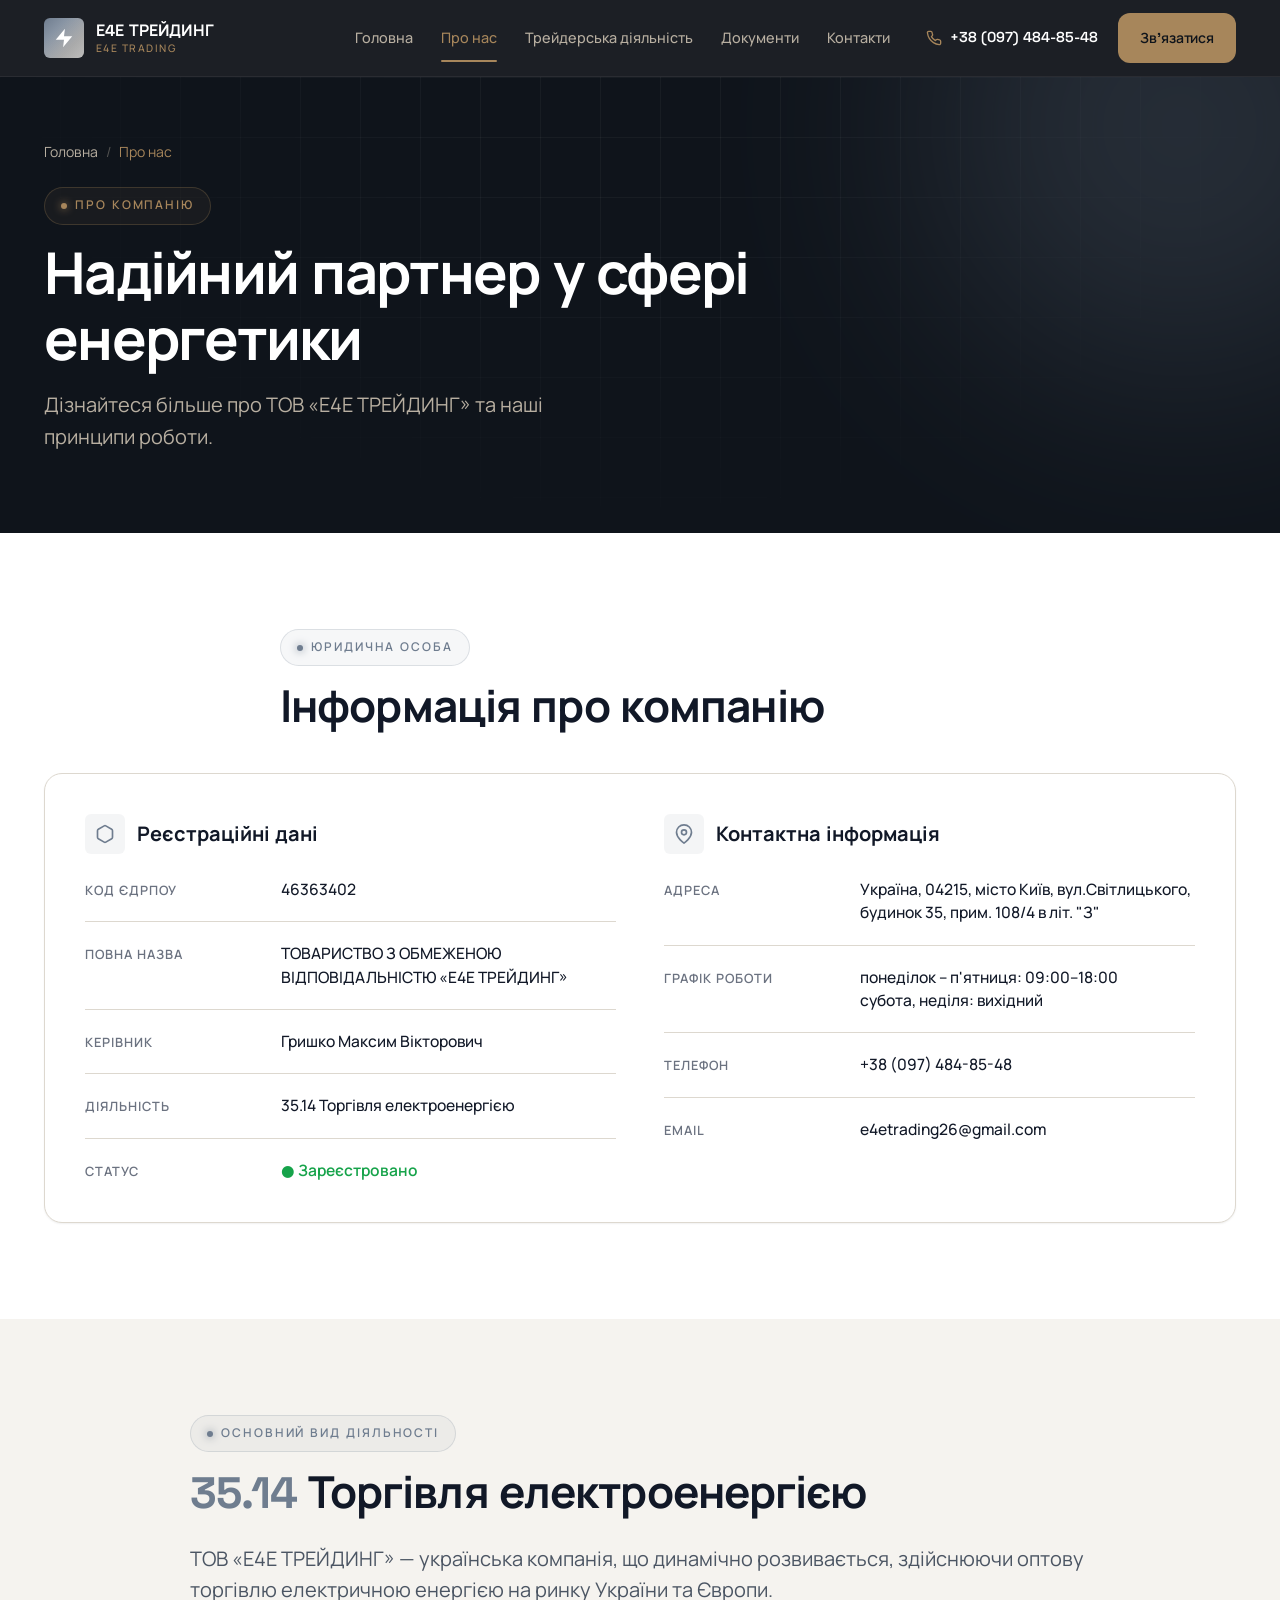
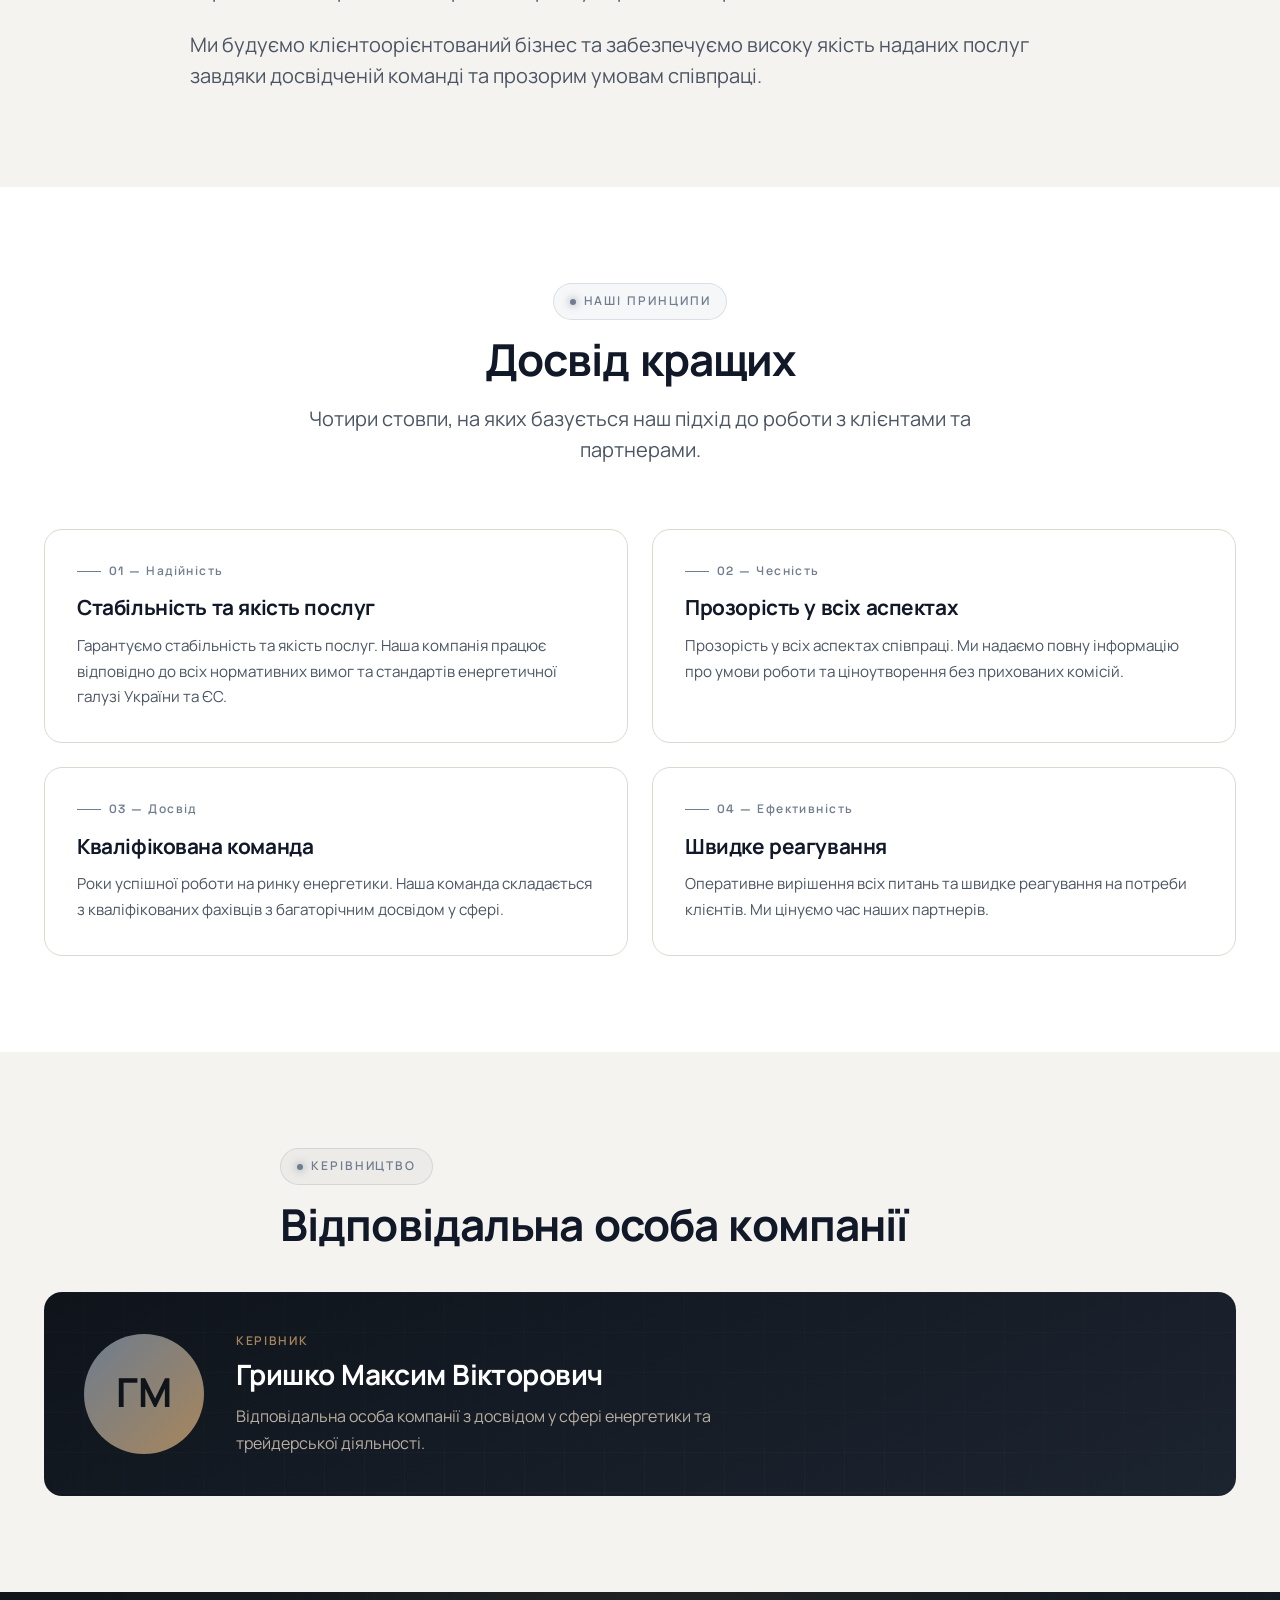
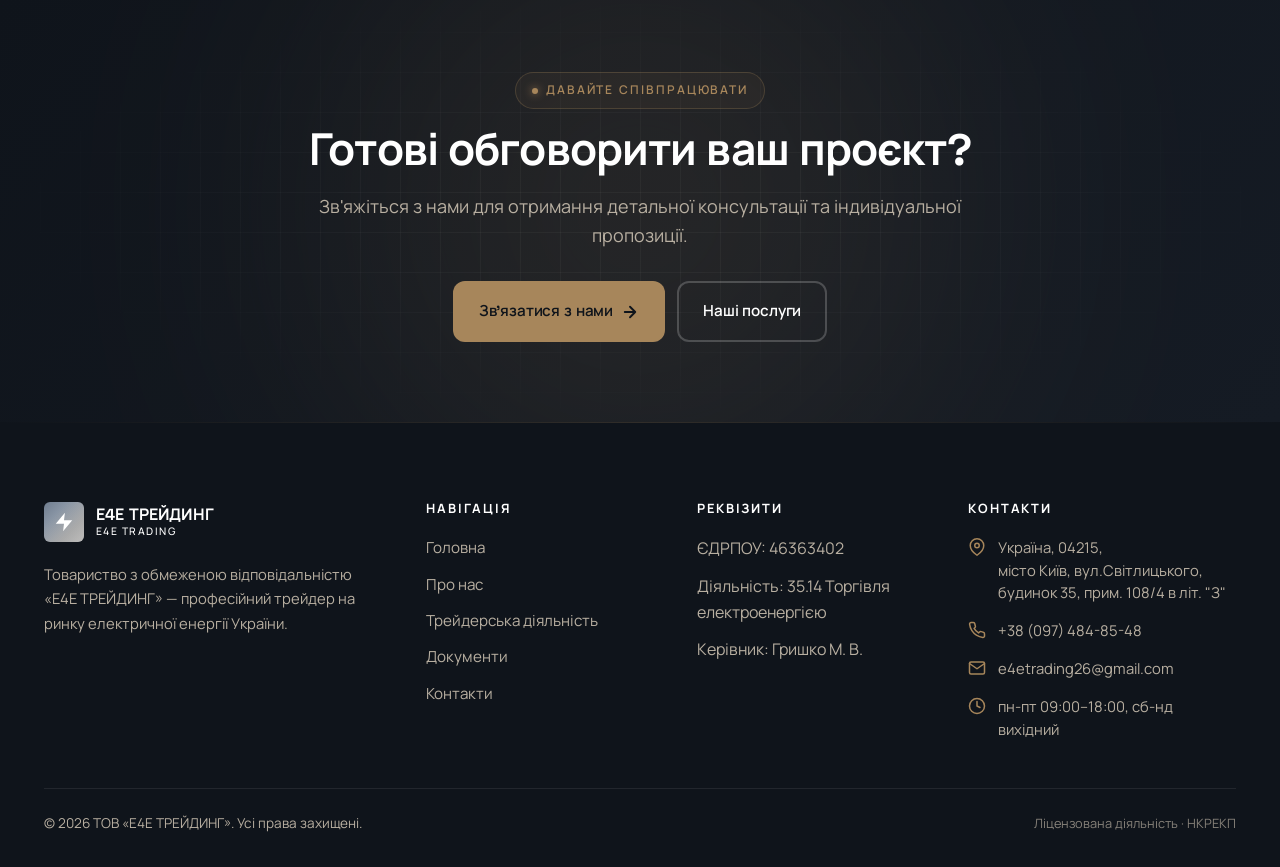
==== commit fa30cdc1: "1" ====
--- a/about.html
+++ b/about.html
@@ -127,7 +127,7 @@
                         <ul class="info-list">
                             <li class="info-list__item">
                                 <span class="info-list__label">Адреса</span>
-                                <span class="info-list__value">04215, Україна, місто Київ, вулиця Світлицького, будинок 35, інше прим. 108/4 в літ. "З"</span>
+                                <span class="info-list__value">Україна, 04215, місто Київ, вул.Світлицького, будинок 35, прим. 108/4 в літ. "З"</span>
                             </li>
                             <li class="info-list__item">
                                 <span class="info-list__label">Графік роботи</span>
@@ -291,7 +291,7 @@
                                 <path d="M21 10c0 7-9 13-9 13s-9-6-9-13a9 9 0 0 1 18 0z"/>
                                 <circle cx="12" cy="10" r="3"/>
                             </svg>
-                            <span>04215, Україна,<br>місто Київ, вулиця Світлицького,<br>будинок 35, інше прим. 108/4 в літ. "З"</span>
+                            <span>Україна, 04215,<br>місто Київ, вул.Світлицького,<br>будинок 35, прим. 108/4 в літ. "З"</span>
                         </div>
                         <div class="footer__contact-item">
                             <svg viewBox="0 0 24 24" fill="none" stroke="currentColor" stroke-width="2" stroke-linecap="round" stroke-linejoin="round" aria-hidden="true">
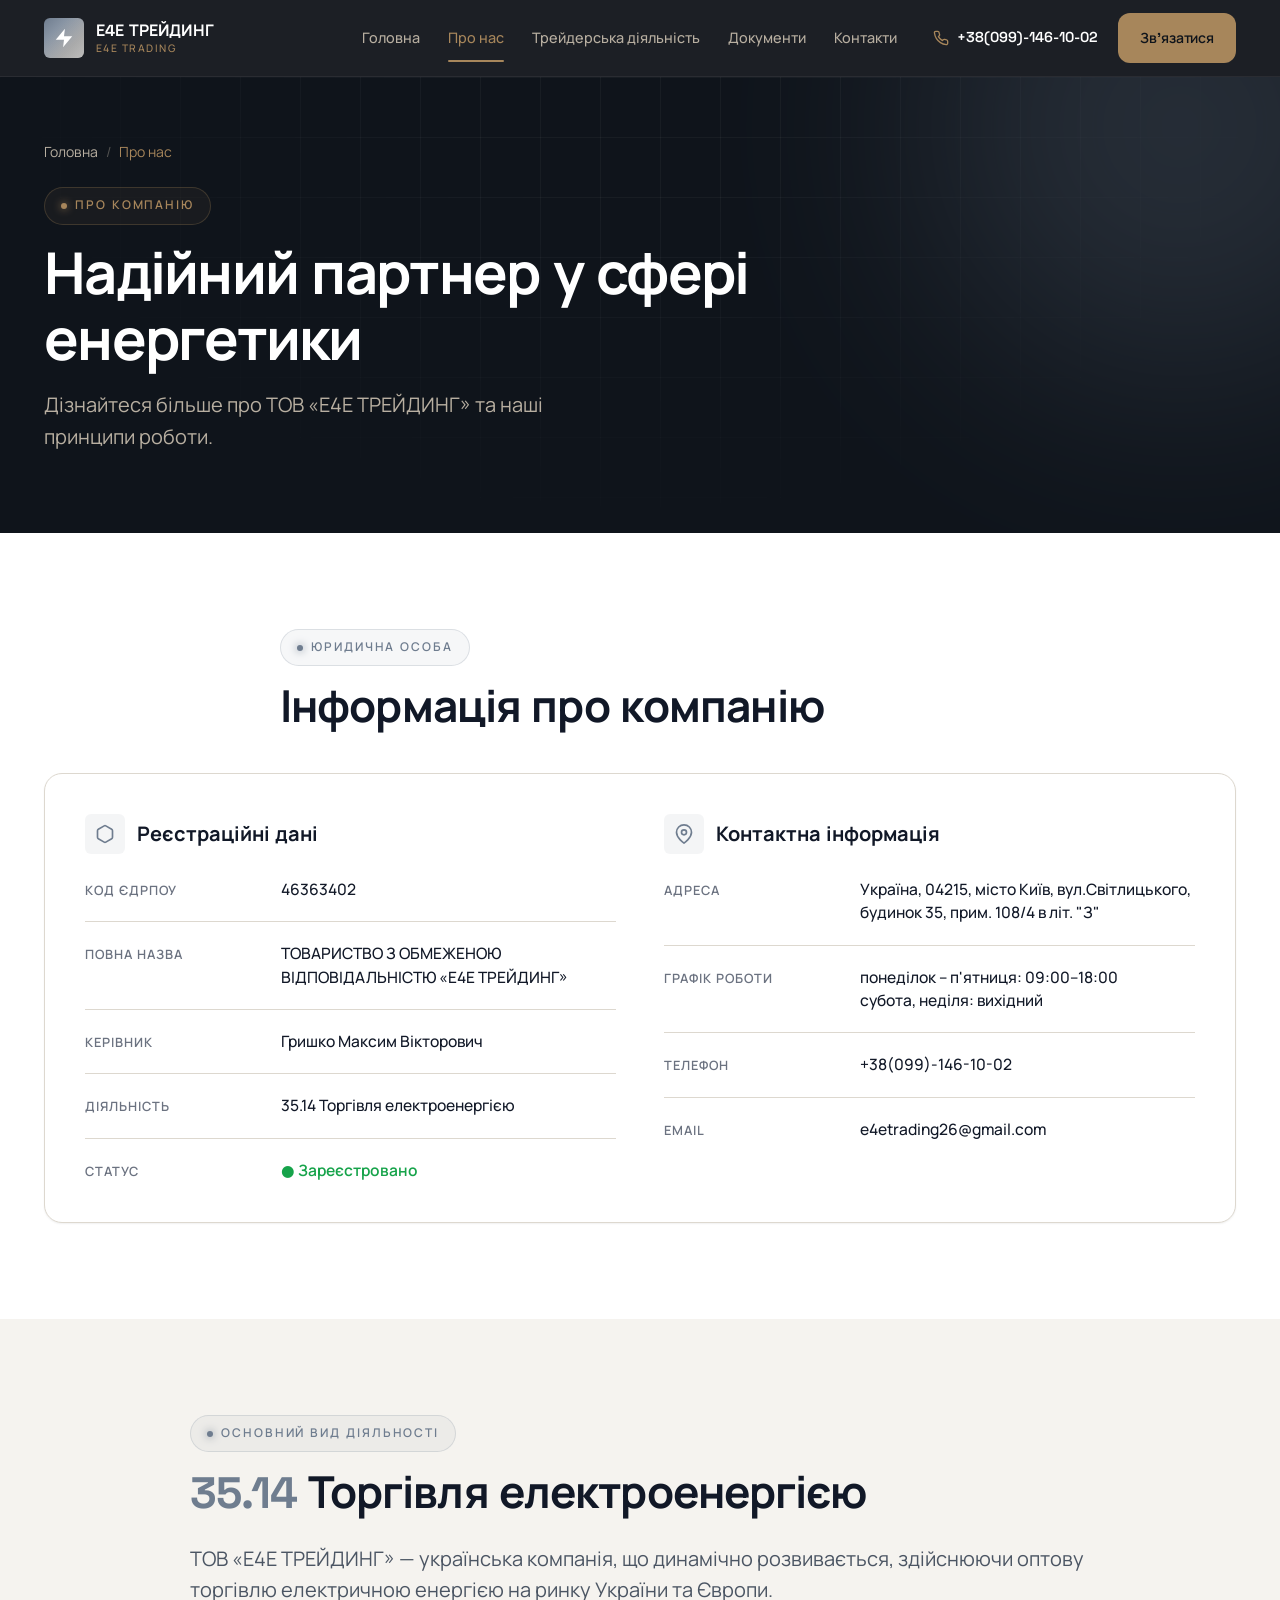
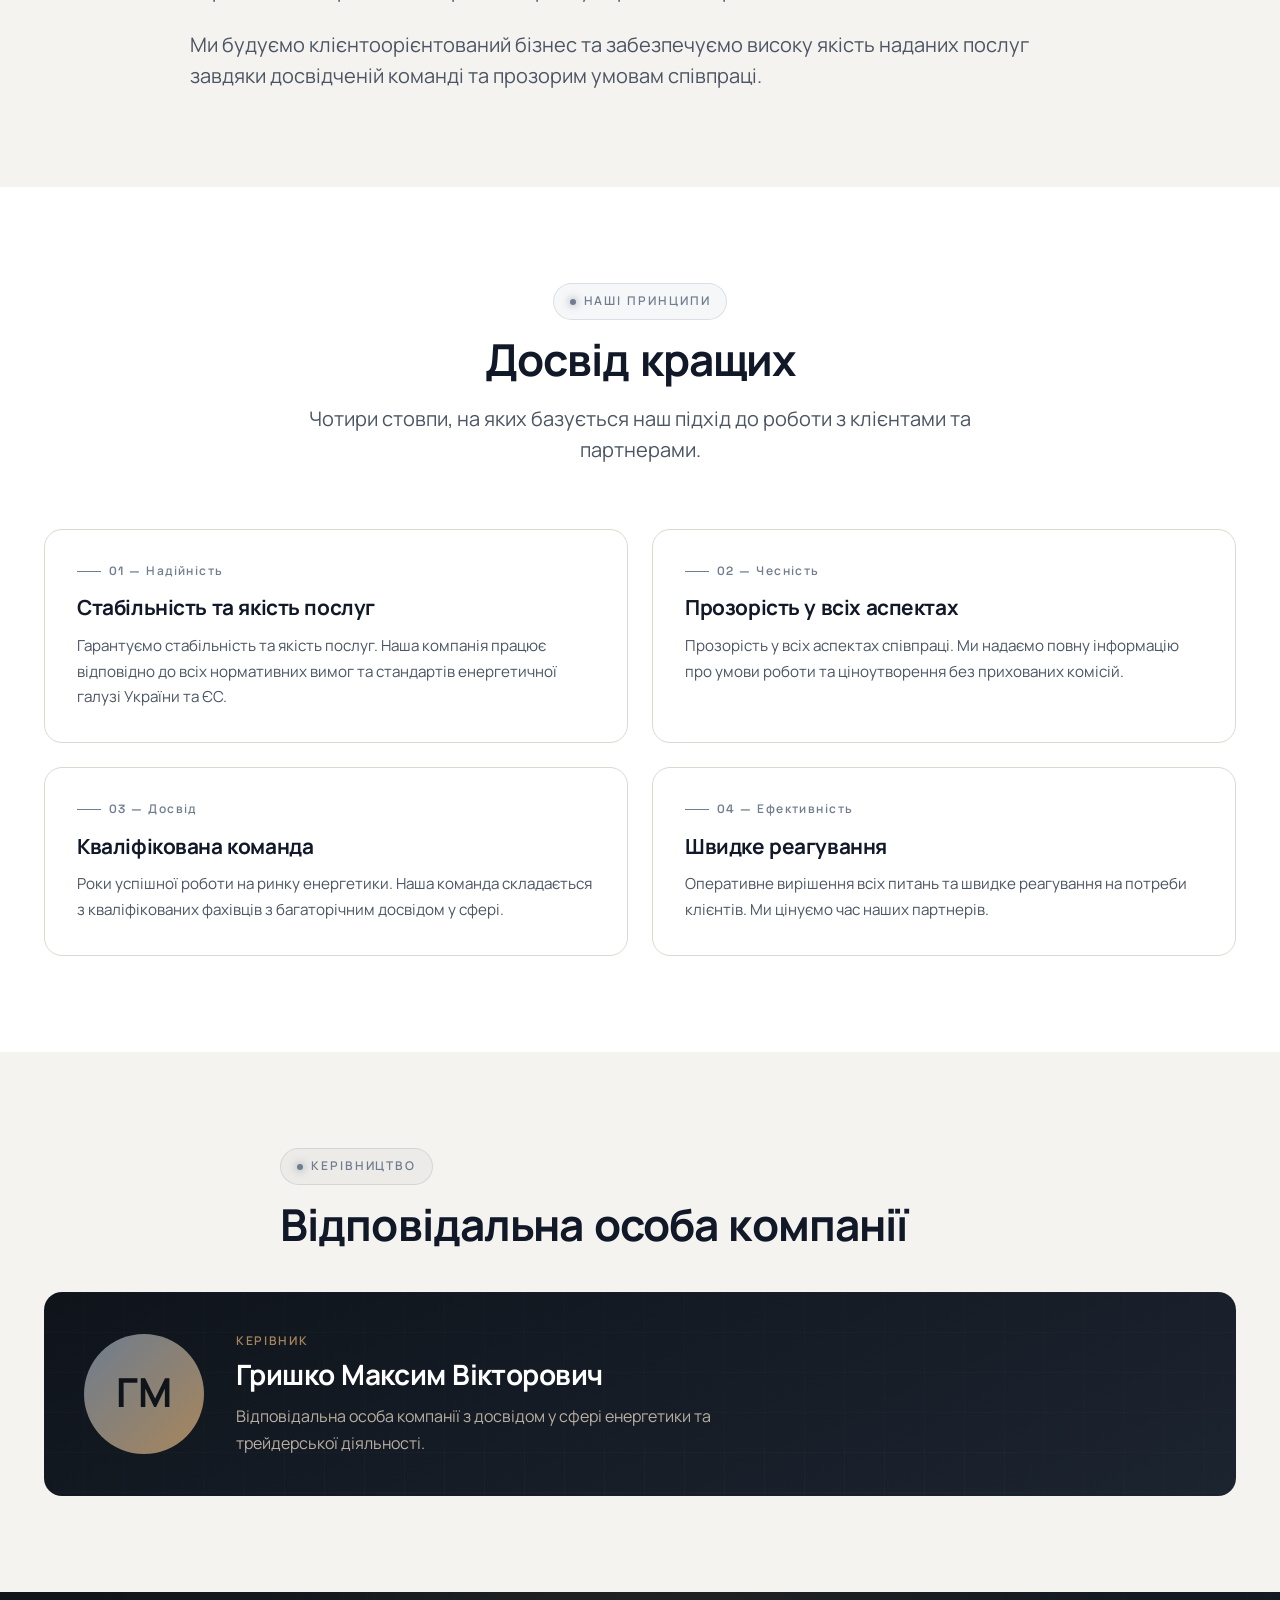
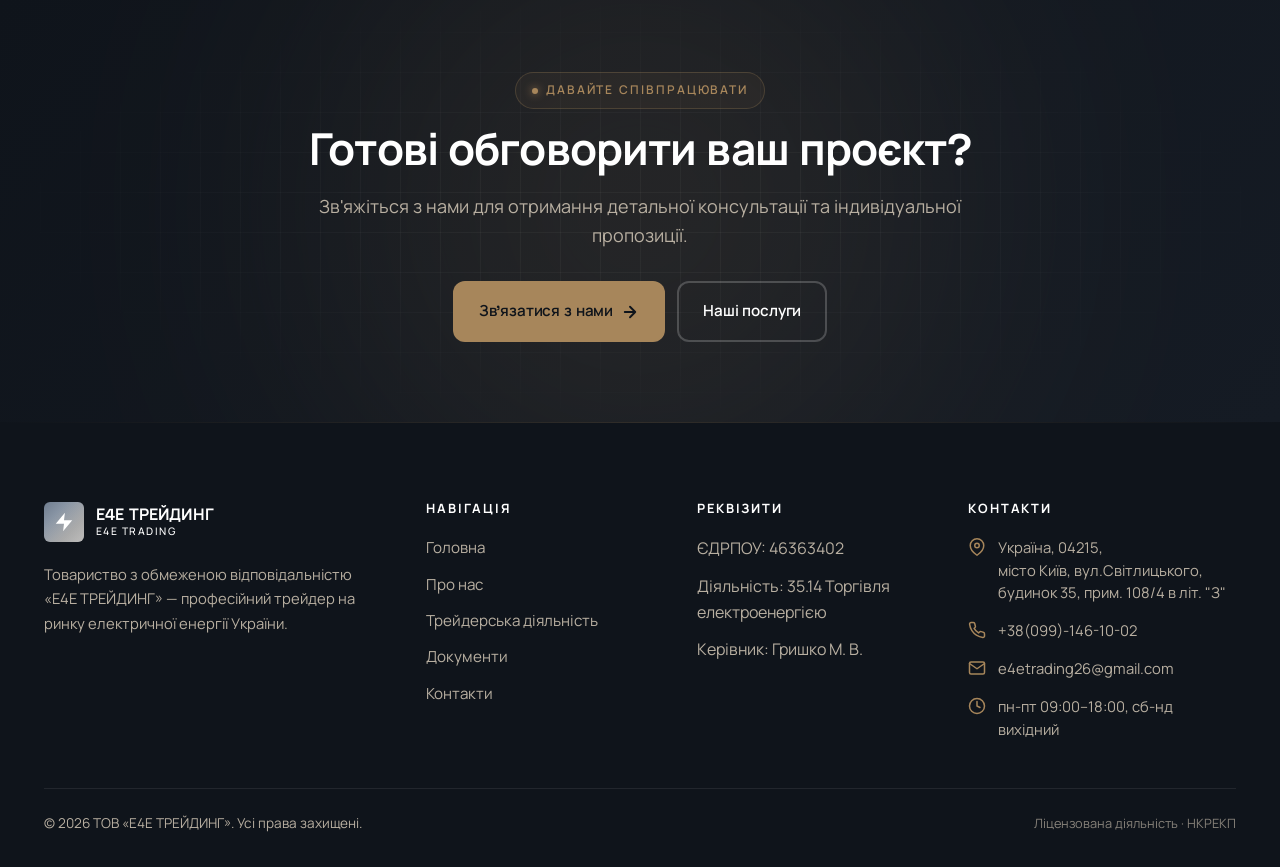
==== commit a95a6584: "2" ====
--- a/about.html
+++ b/about.html
@@ -39,11 +39,11 @@
                         <a href="contact.html" class="nav__link">Контакти</a>
                     </nav>
                     <div class="header__cta">
-                        <a href="tel:+380974848548" class="header__phone">
+                        <a href="tel:+380991461002" class="header__phone">
                             <svg viewBox="0 0 24 24" fill="none" stroke="currentColor" stroke-width="2" stroke-linecap="round" stroke-linejoin="round" aria-hidden="true">
                                 <path d="M22 16.92v3a2 2 0 0 1-2.18 2 19.79 19.79 0 0 1-8.63-3.07 19.5 19.5 0 0 1-6-6 19.79 19.79 0 0 1-3.07-8.67A2 2 0 0 1 4.11 2h3a2 2 0 0 1 2 1.72 12.84 12.84 0 0 0 .7 2.81 2 2 0 0 1-.45 2.11L8.09 9.91a16 16 0 0 0 6 6l1.27-1.27a2 2 0 0 1 2.11-.45 12.84 12.84 0 0 0 2.81.7A2 2 0 0 1 22 16.92z"/>
                             </svg>
-                            +38 (097) 484-85-48
+                            +38(099)-146-10-02
                         </a>
                         <a href="contact.html" class="btn btn--accent">Зв'язатися</a>
                     </div>
@@ -135,7 +135,7 @@
                             </li>
                             <li class="info-list__item">
                                 <span class="info-list__label">Телефон</span>
-                                <span class="info-list__value"><a href="tel:+380974848548">+38 (097) 484-85-48</a></span>
+                                <span class="info-list__value"><a href="tel:+380991461002">+38(099)-146-10-02</a></span>
                             </li>
                             <li class="info-list__item">
                                 <span class="info-list__label">Email</span>
@@ -297,7 +297,7 @@
                             <svg viewBox="0 0 24 24" fill="none" stroke="currentColor" stroke-width="2" stroke-linecap="round" stroke-linejoin="round" aria-hidden="true">
                                 <path d="M22 16.92v3a2 2 0 0 1-2.18 2 19.79 19.79 0 0 1-8.63-3.07 19.5 19.5 0 0 1-6-6 19.79 19.79 0 0 1-3.07-8.67A2 2 0 0 1 4.11 2h3a2 2 0 0 1 2 1.72 12.84 12.84 0 0 0 .7 2.81 2 2 0 0 1-.45 2.11L8.09 9.91a16 16 0 0 0 6 6l1.27-1.27a2 2 0 0 1 2.11-.45 12.84 12.84 0 0 0 2.81.7A2 2 0 0 1 22 16.92z"/>
                             </svg>
-                            <a href="tel:+380974848548">+38 (097) 484-85-48</a>
+                            <a href="tel:+380991461002">+38(099)-146-10-02</a>
                         </div>
                         <div class="footer__contact-item">
                             <svg viewBox="0 0 24 24" fill="none" stroke="currentColor" stroke-width="2" stroke-linecap="round" stroke-linejoin="round" aria-hidden="true">
